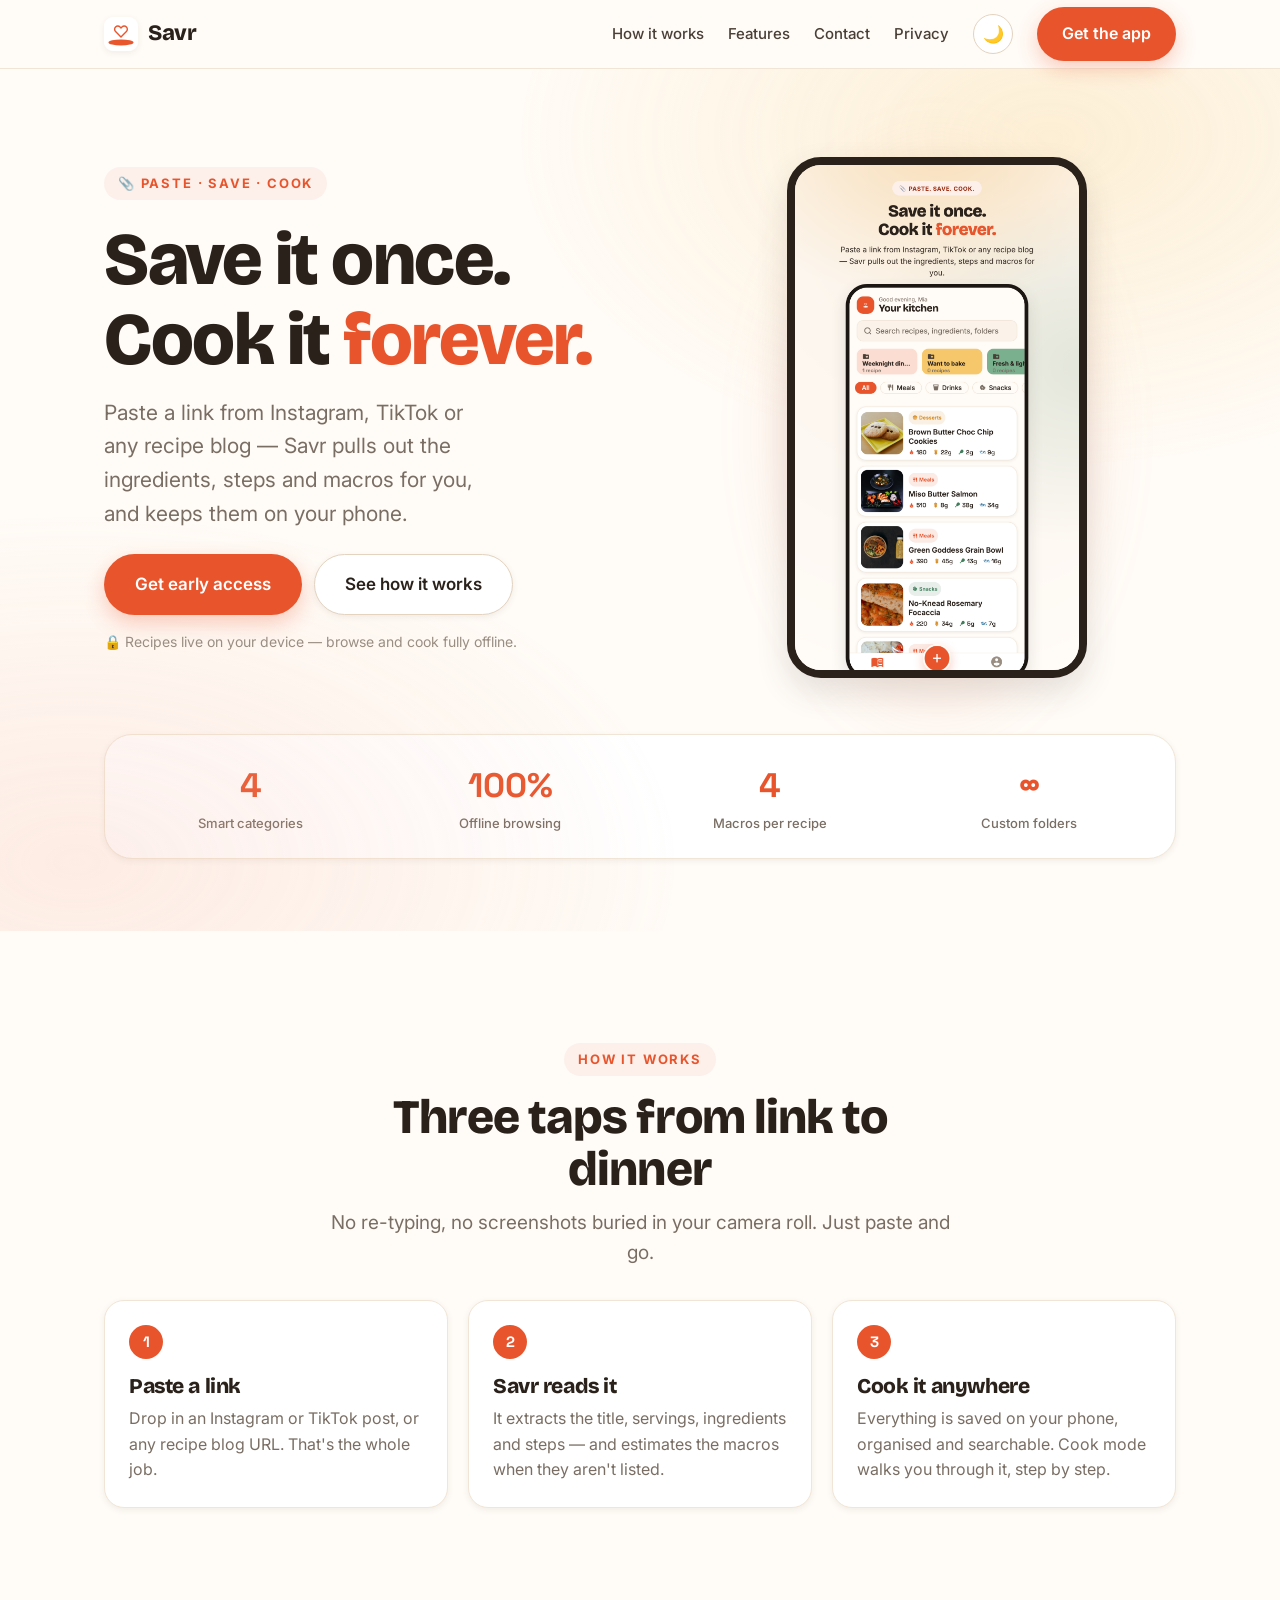
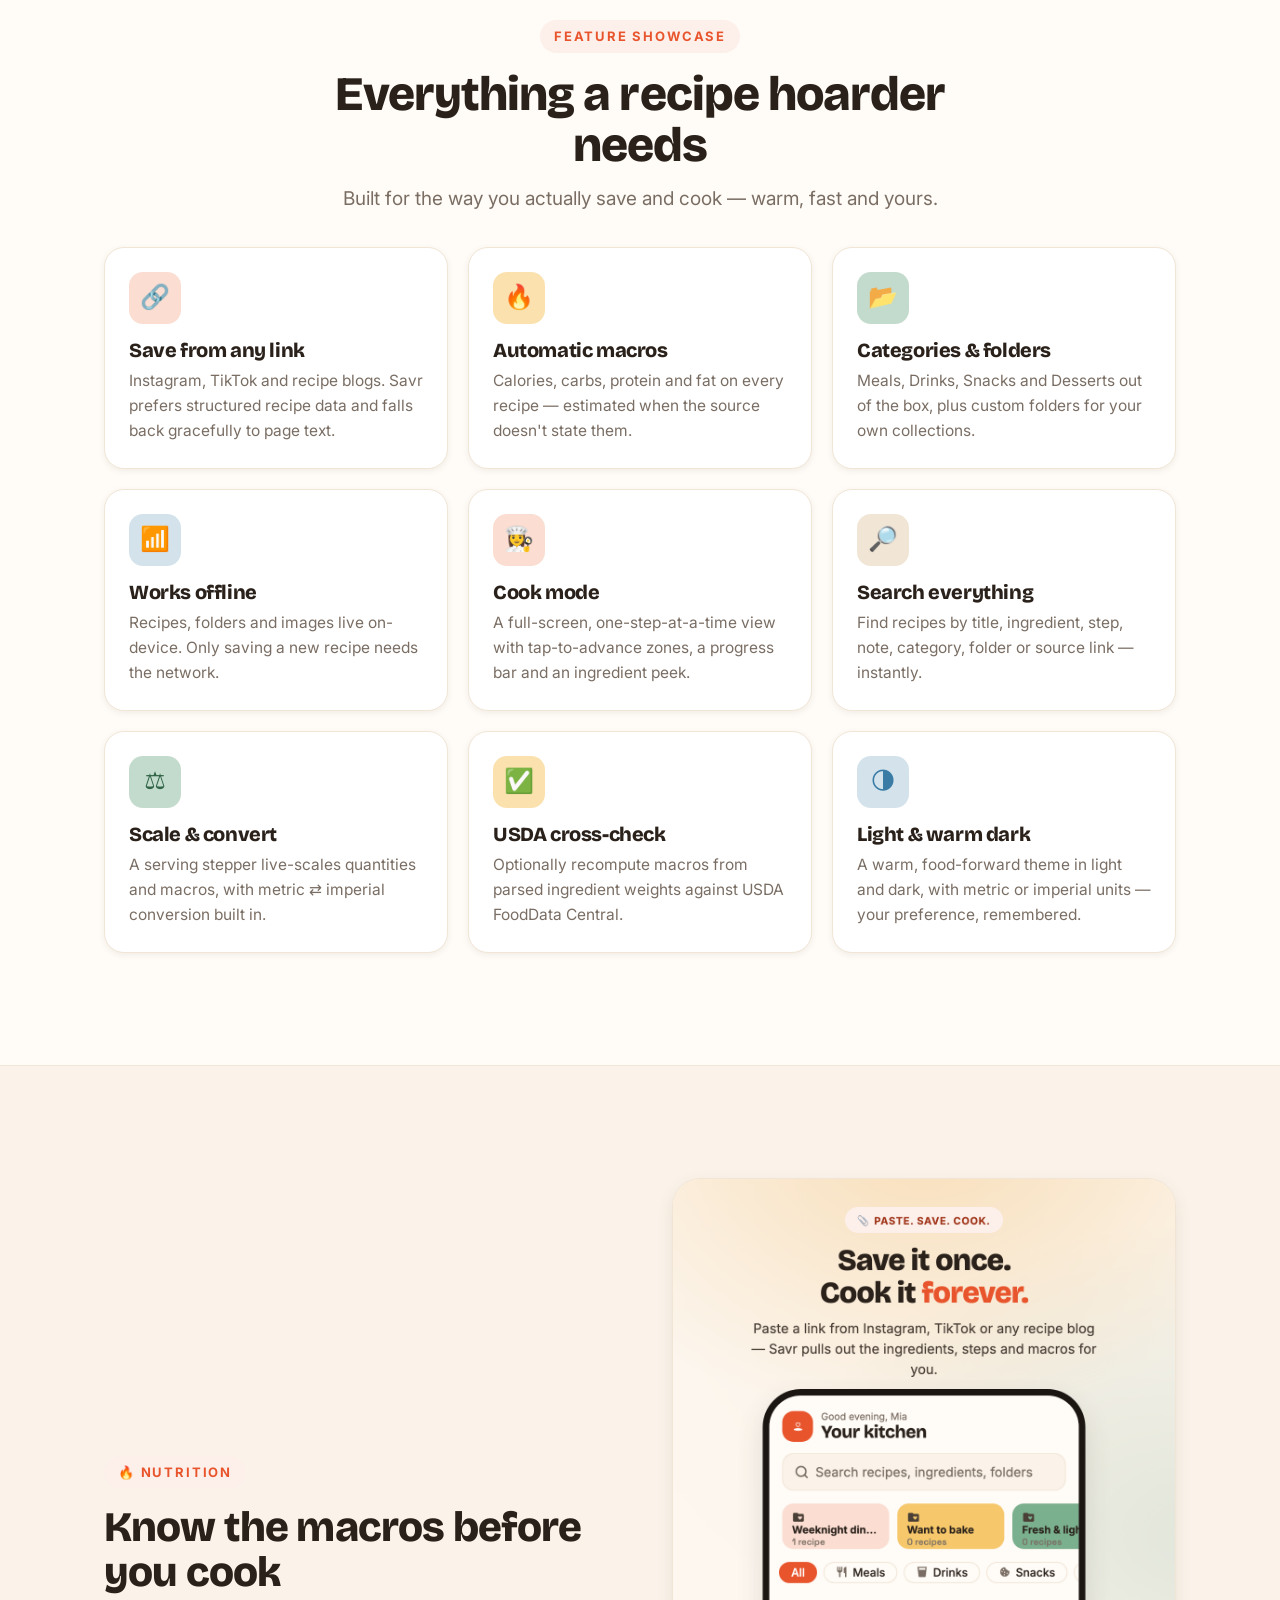
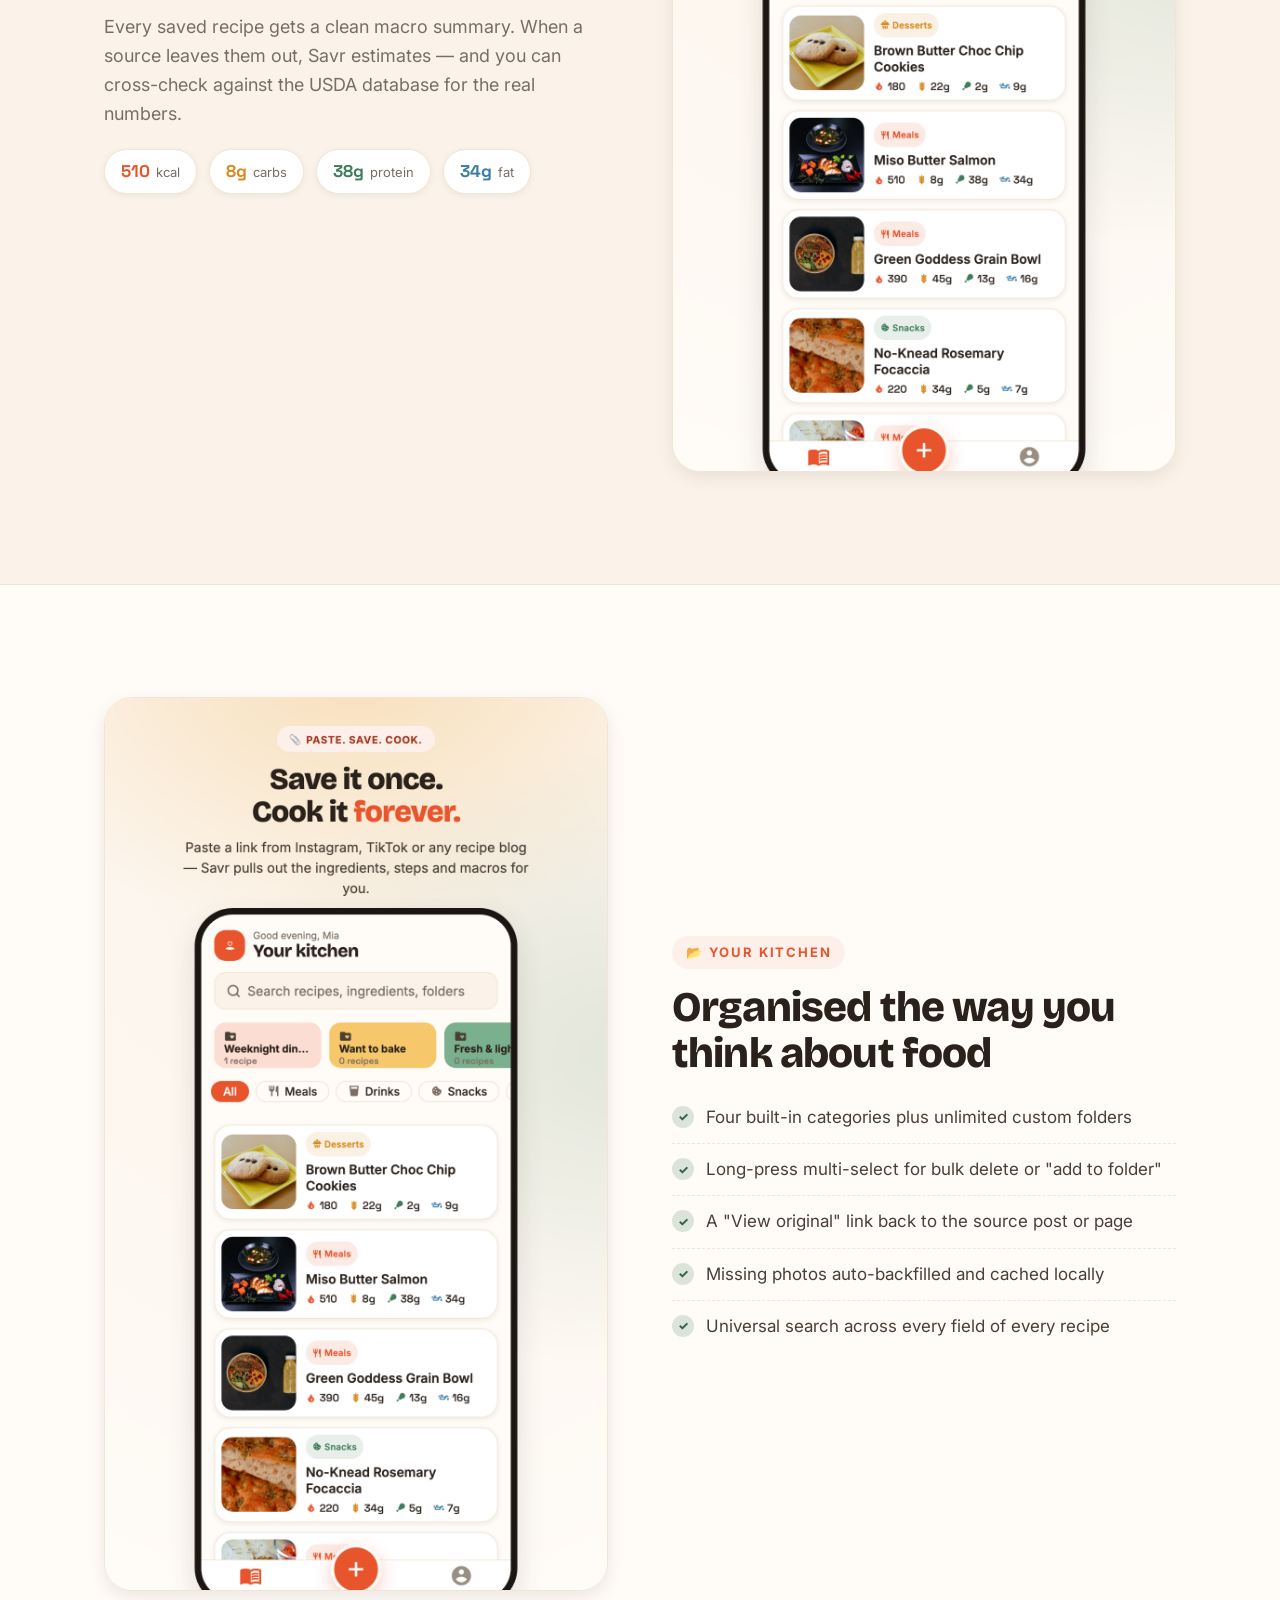
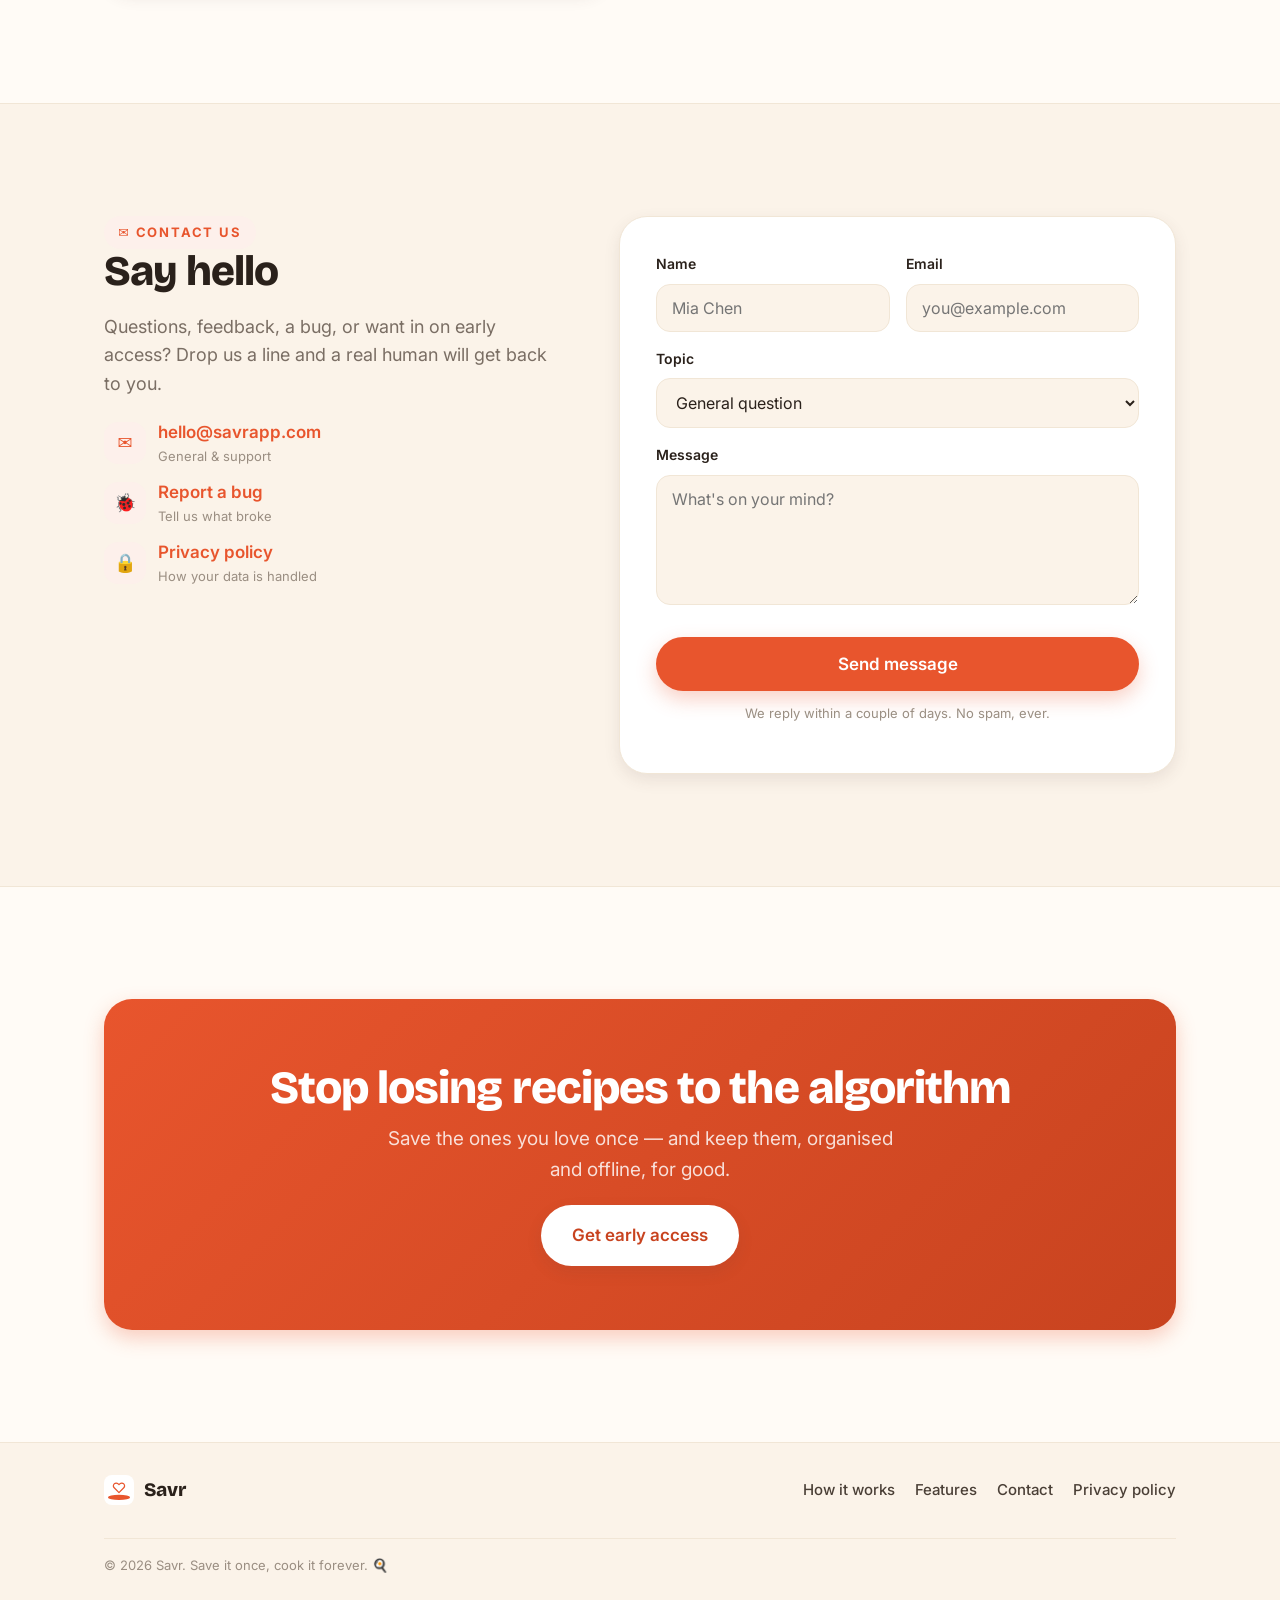
==== index.html @ d80b40b4 "Savr marketing site" ====
<!DOCTYPE html>
<html lang="en">
<head>
  <meta charset="UTF-8" />
  <meta name="viewport" content="width=device-width, initial-scale=1" />
  <title>Savr — Save it once. Cook it forever.</title>
  <meta name="description" content="Paste a link from Instagram, TikTok or any recipe blog — Savr pulls out the ingredients, steps and macros, and keeps every recipe on your phone for offline cooking." />
  <meta name="theme-color" content="#E8552D" />

  <!-- Open Graph -->
  <meta property="og:title" content="Savr — Save it once. Cook it forever." />
  <meta property="og:description" content="Save recipes from any link. Ingredients, steps and macros, extracted automatically and kept offline on your phone." />
  <meta property="og:type" content="website" />
  <meta property="og:image" content="assets/img/icon.png" />

  <link rel="icon" href="assets/img/favicon.png" />
  <link rel="apple-touch-icon" href="assets/img/icon.png" />

  <!-- Design-system fonts: Bricolage Grotesque (display), Inter (UI), Space Grotesk (numerals) -->
  <link rel="preconnect" href="https://fonts.googleapis.com" />
  <link rel="preconnect" href="https://fonts.gstatic.com" crossorigin />
  <link href="https://fonts.googleapis.com/css2?family=Bricolage+Grotesque:opsz,wght@12..96,600;12..96,700;12..96,800&family=Inter:wght@400;500;600;700&family=Space+Grotesk:wght@500;700&display=swap" rel="stylesheet" />

  <link rel="stylesheet" href="assets/css/styles.css" />
</head>
<body>

  <!-- ===================== Header ===================== -->
  <header class="site-header">
    <div class="wrap nav">
      <a class="brand" href="#top">
        <img src="assets/img/logo-mark.svg" alt="" />
        Savr
      </a>
      <nav class="nav-links" aria-label="Primary">
        <a class="link" href="#how">How it works</a>
        <a class="link" href="#features">Features</a>
        <a class="link" href="#contact">Contact</a>
        <a class="link" href="privacy.html">Privacy</a>
        <button class="theme-toggle" type="button" aria-label="Toggle theme">🌙</button>
        <a class="btn btn-primary" href="#contact">Get the app</a>
      </nav>
    </div>
  </header>

  <main id="top">

    <!-- ===================== Hero ===================== -->
    <section class="hero">
      <div class="wrap hero-grid">
        <div class="hero-copy">
          <span class="eyebrow">📎 Paste · Save · Cook</span>
          <h1>Save it once.<br />Cook it <span class="accent">forever.</span></h1>
          <p class="hero-sub">Paste a link from Instagram, TikTok or any recipe blog — Savr pulls out the ingredients, steps and macros for you, and keeps them on your phone.</p>
          <div class="hero-cta">
            <a class="btn btn-primary btn-lg" href="#contact">Get early access</a>
            <a class="btn btn-ghost btn-lg" href="#how">See how it works</a>
          </div>
          <p class="hero-note">🔒 Recipes live on your device — browse and cook fully offline.</p>
        </div>

        <div class="phone-shell">
          <img src="assets/img/phone-screenshot.png" alt="The Savr app home screen showing saved recipes with macros" />
        </div>
      </div>

      <div class="wrap">
        <div class="stats reveal">
          <div class="stat"><div class="num">4</div><div class="label">Smart categories</div></div>
          <div class="stat"><div class="num">100%</div><div class="label">Offline browsing</div></div>
          <div class="stat"><div class="num">4</div><div class="label">Macros per recipe</div></div>
          <div class="stat"><div class="num">∞</div><div class="label">Custom folders</div></div>
        </div>
      </div>
    </section>

    <!-- ===================== How it works ===================== -->
    <section class="section" id="how">
      <div class="wrap">
        <div class="section-head center reveal">
          <span class="eyebrow">How it works</span>
          <h2>Three taps from link to dinner</h2>
          <p>No re-typing, no screenshots buried in your camera roll. Just paste and go.</p>
        </div>
        <div class="steps">
          <div class="step reveal">
            <div class="n">1</div>
            <h3>Paste a link</h3>
            <p>Drop in an Instagram or TikTok post, or any recipe blog URL. That's the whole job.</p>
          </div>
          <div class="step reveal">
            <div class="n">2</div>
            <h3>Savr reads it</h3>
            <p>It extracts the title, servings, ingredients and steps — and estimates the macros when they aren't listed.</p>
          </div>
          <div class="step reveal">
            <div class="n">3</div>
            <h3>Cook it anywhere</h3>
            <p>Everything is saved on your phone, organised and searchable. Cook mode walks you through it, step by step.</p>
          </div>
        </div>
      </div>
    </section>

    <!-- ===================== Feature showcase ===================== -->
    <section class="section" id="features" style="padding-top:0;">
      <div class="wrap">
        <div class="section-head center reveal">
          <span class="eyebrow">Feature showcase</span>
          <h2>Everything a recipe hoarder needs</h2>
          <p>Built for the way you actually save and cook — warm, fast and yours.</p>
        </div>

        <div class="features">
          <article class="feature reveal">
            <div class="ico paprika">🔗</div>
            <h3>Save from any link</h3>
            <p>Instagram, TikTok and recipe blogs. Savr prefers structured recipe data and falls back gracefully to page text.</p>
          </article>
          <article class="feature reveal">
            <div class="ico honey">🔥</div>
            <h3>Automatic macros</h3>
            <p>Calories, carbs, protein and fat on every recipe — estimated when the source doesn't state them.</p>
          </article>
          <article class="feature reveal">
            <div class="ico basil">📂</div>
            <h3>Categories &amp; folders</h3>
            <p>Meals, Drinks, Snacks and Desserts out of the box, plus custom folders for your own collections.</p>
          </article>
          <article class="feature reveal">
            <div class="ico blueberry">📶</div>
            <h3>Works offline</h3>
            <p>Recipes, folders and images live on-device. Only saving a new recipe needs the network.</p>
          </article>
          <article class="feature reveal">
            <div class="ico paprika">👩‍🍳</div>
            <h3>Cook mode</h3>
            <p>A full-screen, one-step-at-a-time view with tap-to-advance zones, a progress bar and an ingredient peek.</p>
          </article>
          <article class="feature reveal">
            <div class="ico sand">🔎</div>
            <h3>Search everything</h3>
            <p>Find recipes by title, ingredient, step, note, category, folder or source link — instantly.</p>
          </article>
          <article class="feature reveal">
            <div class="ico basil">⚖️</div>
            <h3>Scale &amp; convert</h3>
            <p>A serving stepper live-scales quantities and macros, with metric ⇄ imperial conversion built in.</p>
          </article>
          <article class="feature reveal">
            <div class="ico honey">✅</div>
            <h3>USDA cross-check</h3>
            <p>Optionally recompute macros from parsed ingredient weights against USDA FoodData Central.</p>
          </article>
          <article class="feature reveal">
            <div class="ico blueberry">🌗</div>
            <h3>Light &amp; warm dark</h3>
            <p>A warm, food-forward theme in light and dark, with metric or imperial units — your preference, remembered.</p>
          </article>
        </div>
      </div>
    </section>

    <!-- ===================== Spotlight: macros ===================== -->
    <section class="section spotlight">
      <div class="wrap spotlight-grid">
        <div class="reveal">
          <span class="eyebrow">🔥 Nutrition</span>
          <h2 style="font-size:clamp(28px,4vw,42px);margin:16px 0 12px;">Know the macros before you cook</h2>
          <p style="color:var(--muted);font-size:18px;">Every saved recipe gets a clean macro summary. When a source leaves them out, Savr estimates — and you can cross-check against the USDA database for the real numbers.</p>
          <div class="macro-row">
            <span class="macro cal"><span class="v">510</span><span class="k">kcal</span></span>
            <span class="macro carb"><span class="v">8g</span><span class="k">carbs</span></span>
            <span class="macro pro"><span class="v">38g</span><span class="k">protein</span></span>
            <span class="macro fat"><span class="v">34g</span><span class="k">fat</span></span>
          </div>
        </div>
        <div class="media reveal">
          <img src="assets/img/phone-screenshot.png" alt="Savr recipe list showing per-recipe macros" />
        </div>
      </div>
    </section>

    <!-- ===================== Spotlight: organise ===================== -->
    <section class="section">
      <div class="wrap spotlight-grid flip">
        <div class="media reveal">
          <img src="assets/img/phone-screenshot.png" alt="Savr home screen with folders and category filters" />
        </div>
        <div class="reveal">
          <span class="eyebrow">📂 Your kitchen</span>
          <h2 style="font-size:clamp(28px,4vw,42px);margin:16px 0 12px;">Organised the way you think about food</h2>
          <ul class="feature-list">
            <li><span class="check">✓</span> Four built-in categories plus unlimited custom folders</li>
            <li><span class="check">✓</span> Long-press multi-select for bulk delete or "add to folder"</li>
            <li><span class="check">✓</span> A "View original" link back to the source post or page</li>
            <li><span class="check">✓</span> Missing photos auto-backfilled and cached locally</li>
            <li><span class="check">✓</span> Universal search across every field of every recipe</li>
          </ul>
        </div>
      </div>
    </section>

    <!-- ===================== Contact ===================== -->
    <section class="section spotlight" id="contact">
      <div class="wrap contact-grid">
        <div class="contact-copy reveal">
          <span class="eyebrow">✉️ Contact us</span>
          <h2>Say hello</h2>
          <p>Questions, feedback, a bug, or want in on early access? Drop us a line and a real human will get back to you.</p>
          <ul class="contact-links">
            <li>
              <span class="ci">✉️</span>
              <span><a href="mailto:hello@savrapp.com">hello@savrapp.com</a><small>General &amp; support</small></span>
            </li>
            <li>
              <span class="ci">🐞</span>
              <span><a href="mailto:hello@savrapp.com?subject=Bug%20report">Report a bug</a><small>Tell us what broke</small></span>
            </li>
            <li>
              <span class="ci">🔒</span>
              <span><a href="privacy.html">Privacy policy</a><small>How your data is handled</small></span>
            </li>
          </ul>
        </div>

        <!--
          Contact form.
          To make this actually deliver mail on GitHub Pages:
            1. Create a free form at https://formspree.io (or similar).
            2. Replace YOUR_FORM_ID below with your endpoint.
          Until then, the form gracefully falls back to opening the visitor's
          email app pre-filled (handled in assets/js/main.js).
        -->
        <form class="form-card reveal" id="contact-form"
              action="https://formspree.io/f/YOUR_FORM_ID" method="POST">
          <div class="field-row">
            <div class="field">
              <label for="name">Name</label>
              <input id="name" name="name" type="text" autocomplete="name" required placeholder="Mia Chen" />
            </div>
            <div class="field">
              <label for="email">Email</label>
              <input id="email" name="email" type="email" autocomplete="email" required placeholder="you@example.com" />
            </div>
          </div>
          <div class="field">
            <label for="topic">Topic</label>
            <select id="topic" name="topic">
              <option>General question</option>
              <option>Early access</option>
              <option>Bug report</option>
              <option>Feature request</option>
              <option>Privacy &amp; data</option>
            </select>
          </div>
          <div class="field">
            <label for="message">Message</label>
            <textarea id="message" name="message" required placeholder="What's on your mind?"></textarea>
          </div>
          <button class="btn btn-primary btn-lg" type="submit">Send message</button>
          <p class="form-hint">We reply within a couple of days. No spam, ever.</p>
          <div class="form-status" id="form-status" role="status" aria-live="polite"></div>
        </form>
      </div>
    </section>

    <!-- ===================== CTA band ===================== -->
    <section class="section cta-band">
      <div class="wrap">
        <div class="cta-inner reveal">
          <h2>Stop losing recipes to the algorithm</h2>
          <p>Save the ones you love once — and keep them, organised and offline, for good.</p>
          <a class="btn btn-primary btn-lg" href="#contact">Get early access</a>
        </div>
      </div>
    </section>

  </main>

  <!-- ===================== Footer ===================== -->
  <footer class="site-footer">
    <div class="wrap footer-grid">
      <a class="footer-brand" href="#top">
        <img src="assets/img/logo-mark.svg" alt="" />
        <span>Savr</span>
      </a>
      <nav class="footer-links" aria-label="Footer">
        <a href="#how">How it works</a>
        <a href="#features">Features</a>
        <a href="#contact">Contact</a>
        <a href="privacy.html">Privacy policy</a>
      </nav>
      <p class="footer-legal">© <span id="year">2026</span> Savr. Save it once, cook it forever. 🍳</p>
    </div>
  </footer>

  <script src="assets/js/main.js"></script>
</body>
</html>
---- assets/css/styles.css ----
/* =========================================================================
   Savr — marketing site
   Design tokens mirror the app's Savr Design System (constants/theme.ts):
   Paprika hero, basil + honey support, warm "sand" neutrals, warm "ink" text.
   ========================================================================= */

:root {
  /* ---- Raw palette ---- */
  --paprika-50:  #FDF0EB;
  --paprika-100: #FBDDD1;
  --paprika-200: #F6B49E;
  --paprika-300: #F08B6B;
  --paprika-400: #EC6B44;
  --paprika-500: #E8552D; /* brand core */
  --paprika-600: #C8431F;
  --paprika-700: #A03418;

  --basil-300: #7BB08E;
  --basil-500: #3F7D5B;
  --basil-600: #326448;

  --honey-300: #F6C86B;
  --honey-500: #F2A93B;
  --honey-600: #D98A1E;

  --sand-50:  #FFFBF6; /* app background */
  --sand-100: #FBF3E9;
  --sand-200: #F1E6D6;
  --sand-300: #E3D3BF;
  --sand-400: #C9B7A0;

  --ink-900: #2A211B;
  --ink-700: #4A3F36;
  --ink-500: #7A6E64;
  --ink-400: #9A8E82;

  --blueberry: #3A7CA5; /* drinks / fat accent from CategoryColors */

  /* ---- Semantic (light) ---- */
  --text: var(--ink-900);
  --text-body: var(--ink-700);
  --muted: var(--ink-500);
  --faint: var(--ink-400);

  --bg: var(--sand-50);
  --surface-sunken: var(--sand-100);
  --card: #FFFFFF;

  --border: var(--sand-200);
  --border-strong: var(--sand-300);

  --brand: var(--paprika-500);
  --brand-hover: var(--paprika-600);
  --brand-subtle: var(--paprika-50);
  --on-brand: #FFFFFF;

  --accent: var(--honey-500);
  --fresh: var(--basil-500);

  /* ---- Radii ---- */
  --r-xs: 6px;
  --r-sm: 10px;
  --r-md: 14px;
  --r-lg: 20px;
  --r-xl: 28px;
  --r-pill: 999px;

  /* ---- Spacing (4px base) ---- */
  --s-xs: 4px;
  --s-sm: 8px;
  --s-md: 12px;
  --s-lg: 16px;
  --s-xl: 20px;
  --s-2xl: 24px;
  --s-3xl: 32px;

  /* ---- Warm-tinted elevation (never pure black) ---- */
  --shadow-sm: 0 2px 6px rgba(74, 63, 54, 0.08);
  --shadow-md: 0 6px 16px rgba(74, 63, 54, 0.10);
  --shadow-lg: 0 14px 32px rgba(74, 63, 54, 0.14);
  --shadow-brand: 0 8px 20px rgba(232, 85, 45, 0.28);

  /* ---- Type ---- */
  --font-display: 'Bricolage Grotesque', system-ui, sans-serif;
  --font-sans: 'Inter', system-ui, sans-serif;
  --font-numeric: 'Space Grotesk', 'Inter', monospace;

  --maxw: 1120px;
}

/* Warm dark theme — mirrors the app's warm dark palette */
@media (prefers-color-scheme: dark) {
  :root:not([data-theme='light']) {
    --text: #FCF6EF;
    --text-body: #EADFD3;
    --muted: #B3A597;
    --faint: #8A7D71;

    --bg: #1B1511;
    --surface-sunken: #241C17;
    --card: #2A211B;

    --border: #3A2F27;
    --border-strong: #4A3F36;

    --brand: var(--paprika-400);
    --brand-hover: var(--paprika-300);
    --brand-subtle: #3A241B;

    --accent: var(--honey-300);
    --fresh: var(--basil-300);
  }
}

:root[data-theme='dark'] {
  --text: #FCF6EF;
  --text-body: #EADFD3;
  --muted: #B3A597;
  --faint: #8A7D71;
  --bg: #1B1511;
  --surface-sunken: #241C17;
  --card: #2A211B;
  --border: #3A2F27;
  --border-strong: #4A3F36;
  --brand: var(--paprika-400);
  --brand-hover: var(--paprika-300);
  --brand-subtle: #3A241B;
  --accent: var(--honey-300);
  --fresh: var(--basil-300);
}

/* ========================================================================= */

*,
*::before,
*::after { box-sizing: border-box; }

html { scroll-behavior: smooth; -webkit-text-size-adjust: 100%; }

body {
  margin: 0;
  font-family: var(--font-sans);
  color: var(--text-body);
  background: var(--bg);
  line-height: 1.6;
  font-size: 17px;
  -webkit-font-smoothing: antialiased;
  text-rendering: optimizeLegibility;
}

img { max-width: 100%; display: block; }

a { color: var(--brand); text-decoration: none; }
a:hover { color: var(--brand-hover); }

h1, h2, h3, h4 {
  font-family: var(--font-display);
  color: var(--text);
  line-height: 1.08;
  letter-spacing: -0.02em;
  margin: 0;
  font-weight: 800;
}

.wrap {
  width: 100%;
  max-width: var(--maxw);
  margin-inline: auto;
  padding-inline: var(--s-2xl);
}

.eyebrow {
  display: inline-flex;
  align-items: center;
  gap: var(--s-sm);
  font-family: var(--font-sans);
  font-weight: 700;
  font-size: 13px;
  letter-spacing: 0.14em;
  text-transform: uppercase;
  color: var(--brand);
  background: var(--brand-subtle);
  padding: 6px 14px;
  border-radius: var(--r-pill);
}

.section { padding-block: clamp(56px, 9vw, 112px); }
.section-head { max-width: 640px; margin-bottom: var(--s-3xl); }
.section-head.center { margin-inline: auto; text-align: center; }
.section-head h2 { font-size: clamp(30px, 4.6vw, 48px); margin-block: var(--s-lg) var(--s-md); }
.section-head p { font-size: 19px; color: var(--muted); margin: 0; }

/* ---- Buttons ---- */
.btn {
  display: inline-flex;
  align-items: center;
  justify-content: center;
  gap: var(--s-sm);
  font-family: var(--font-sans);
  font-weight: 600;
  font-size: 16px;
  padding: 13px 24px;
  border-radius: var(--r-pill);
  border: 1.5px solid transparent;
  cursor: pointer;
  transition: transform 0.15s ease, background 0.15s ease, box-shadow 0.15s ease;
  white-space: nowrap;
}
.btn:active { transform: translateY(1px) scale(0.99); }
.btn-primary {
  background: var(--brand);
  color: var(--on-brand);
  box-shadow: var(--shadow-brand);
}
.btn-primary:hover { background: var(--brand-hover); color: var(--on-brand); }
.btn-ghost {
  background: var(--card);
  color: var(--text);
  border-color: var(--border-strong);
  box-shadow: var(--shadow-sm);
}
.btn-ghost:hover { color: var(--text); border-color: var(--brand); }
.btn-lg { padding: 16px 30px; font-size: 17px; }

/* ========================================================================= */
/* Header                                                                    */
/* ========================================================================= */

.site-header {
  position: sticky;
  top: 0;
  z-index: 50;
  background: color-mix(in srgb, var(--bg) 85%, transparent);
  backdrop-filter: saturate(160%) blur(14px);
  border-bottom: 1px solid var(--border);
}
.nav {
  display: flex;
  align-items: center;
  justify-content: space-between;
  height: 68px;
}
.brand {
  display: inline-flex;
  align-items: center;
  gap: 10px;
  font-family: var(--font-display);
  font-weight: 800;
  font-size: 22px;
  color: var(--text);
  letter-spacing: -0.02em;
}
.brand:hover { color: var(--text); }
.brand img { width: 34px; height: 34px; border-radius: 9px; box-shadow: var(--shadow-sm); }
.nav-links { display: flex; align-items: center; gap: var(--s-2xl); }
.nav-links a.link {
  color: var(--text-body);
  font-weight: 500;
  font-size: 15px;
}
.nav-links a.link:hover { color: var(--brand); }
.theme-toggle {
  background: var(--card);
  border: 1.5px solid var(--border-strong);
  border-radius: var(--r-pill);
  width: 40px; height: 40px;
  cursor: pointer;
  font-size: 17px;
  display: grid; place-items: center;
  color: var(--text);
  transition: border-color 0.15s ease;
}
.theme-toggle:hover { border-color: var(--brand); }
.nav-toggle { display: none; }

@media (max-width: 860px) {
  .nav-links .link { display: none; }
}

/* ========================================================================= */
/* Hero                                                                      */
/* ========================================================================= */

.hero {
  position: relative;
  overflow: hidden;
  padding-block: clamp(48px, 7vw, 88px) clamp(40px, 6vw, 72px);
}
.hero::before {
  content: '';
  position: absolute;
  inset: 0;
  background:
    radial-gradient(60% 55% at 82% 8%, color-mix(in srgb, var(--honey-300) 34%, transparent), transparent 70%),
    radial-gradient(70% 60% at 6% 92%, color-mix(in srgb, var(--paprika-200) 30%, transparent), transparent 68%);
  opacity: 0.7;
  pointer-events: none;
}
.hero-grid {
  position: relative;
  display: grid;
  grid-template-columns: 1.05fr 0.95fr;
  gap: clamp(24px, 5vw, 64px);
  align-items: center;
}
.hero h1 {
  font-size: clamp(40px, 7vw, 74px);
  margin-block: var(--s-xl) var(--s-lg);
}
.hero h1 .accent { color: var(--brand); }
.hero-sub {
  font-size: clamp(18px, 2.3vw, 21px);
  color: var(--muted);
  max-width: 30ch;
  margin: 0 0 var(--s-2xl);
}
.hero-cta { display: flex; flex-wrap: wrap; gap: var(--s-md); }
.hero-note {
  margin-top: var(--s-lg);
  font-size: 14px;
  color: var(--faint);
  display: flex; align-items: center; gap: 8px;
}

/* Phone frame */
.phone-shell {
  justify-self: center;
  position: relative;
  width: min(300px, 78vw);
}
.phone-shell::after {
  content: '';
  position: absolute;
  inset: -8% -14% -14%;
  background: radial-gradient(closest-side, color-mix(in srgb, var(--paprika-300) 40%, transparent), transparent);
  filter: blur(20px);
  z-index: -1;
}
.phone-shell img {
  width: 100%;
  border-radius: 34px;
  border: 8px solid var(--ink-900);
  box-shadow: var(--shadow-lg);
  background: var(--ink-900);
}
:root[data-theme='dark'] .phone-shell img,
.badge-row .store-badge { }

.badge-row {
  display: flex; flex-wrap: wrap; gap: var(--s-md);
  margin-top: var(--s-xl);
}

@media (max-width: 820px) {
  .hero-grid { grid-template-columns: 1fr; text-align: center; }
  .hero-sub { margin-inline: auto; }
  .hero-cta { justify-content: center; }
  .hero-note { justify-content: center; }
  .phone-shell { grid-row: 1; margin-bottom: var(--s-lg); }
}

/* ---- Logo strip / stats ---- */
.stats {
  display: grid;
  grid-template-columns: repeat(4, 1fr);
  gap: var(--s-lg);
  padding: var(--s-2xl);
  background: var(--card);
  border: 1px solid var(--border);
  border-radius: var(--r-xl);
  box-shadow: var(--shadow-sm);
  margin-top: clamp(32px, 5vw, 56px);
}
.stat { text-align: center; }
.stat .num {
  font-family: var(--font-numeric);
  font-weight: 700;
  font-size: clamp(26px, 3.4vw, 34px);
  color: var(--brand);
}
.stat .label { font-size: 13px; color: var(--muted); font-weight: 500; }
@media (max-width: 620px) {
  .stats { grid-template-columns: repeat(2, 1fr); }
}

/* ========================================================================= */
/* How it works                                                              */
/* ========================================================================= */

.steps { display: grid; grid-template-columns: repeat(3, 1fr); gap: var(--s-xl); }
.step {
  position: relative;
  background: var(--card);
  border: 1px solid var(--border);
  border-radius: var(--r-lg);
  padding: var(--s-2xl);
  box-shadow: var(--shadow-sm);
}
.step .n {
  font-family: var(--font-numeric);
  font-weight: 700;
  font-size: 15px;
  color: var(--on-brand);
  background: var(--brand);
  width: 34px; height: 34px;
  border-radius: var(--r-pill);
  display: grid; place-items: center;
  margin-bottom: var(--s-lg);
}
.step h3 { font-size: 21px; margin-bottom: var(--s-sm); }
.step p { margin: 0; color: var(--muted); font-size: 16px; }
@media (max-width: 760px) { .steps { grid-template-columns: 1fr; } }

/* ========================================================================= */
/* Features showcase                                                         */
/* ========================================================================= */

.features {
  display: grid;
  grid-template-columns: repeat(3, 1fr);
  gap: var(--s-xl);
}
.feature {
  background: var(--card);
  border: 1px solid var(--border);
  border-radius: var(--r-lg);
  padding: var(--s-2xl);
  box-shadow: var(--shadow-sm);
  transition: transform 0.18s ease, box-shadow 0.18s ease, border-color 0.18s ease;
}
.feature:hover {
  transform: translateY(-4px);
  box-shadow: var(--shadow-md);
  border-color: var(--border-strong);
}
.feature .ico {
  width: 52px; height: 52px;
  border-radius: var(--r-md);
  display: grid; place-items: center;
  font-size: 24px;
  margin-bottom: var(--s-lg);
}
.feature h3 { font-size: 20px; margin-bottom: var(--s-sm); }
.feature p { margin: 0; color: var(--muted); font-size: 15.5px; }

/* Tinted icon variants pulled from the app's category / macro colors */
.ico.paprika { background: var(--paprika-100); color: var(--paprika-600); }
.ico.basil   { background: color-mix(in srgb, var(--basil-300) 45%, transparent); color: var(--basil-600); }
.ico.honey   { background: color-mix(in srgb, var(--honey-300) 55%, transparent); color: var(--honey-600); }
.ico.blueberry { background: color-mix(in srgb, var(--blueberry) 22%, transparent); color: var(--blueberry); }
.ico.sand    { background: var(--sand-200); color: var(--ink-700); }

@media (max-width: 900px) { .features { grid-template-columns: repeat(2, 1fr); } }
@media (max-width: 580px) { .features { grid-template-columns: 1fr; } }

/* Feature — spotlight band */
.spotlight {
  background: var(--surface-sunken);
  border-block: 1px solid var(--border);
}
.spotlight-grid {
  display: grid;
  grid-template-columns: 1fr 1fr;
  gap: clamp(24px, 5vw, 64px);
  align-items: center;
}
.spotlight-grid.flip .media { order: -1; }
.macro-row { display: flex; flex-wrap: wrap; gap: var(--s-md); margin-top: var(--s-xl); }
.macro {
  display: inline-flex; align-items: baseline; gap: 6px;
  background: var(--card);
  border: 1px solid var(--border);
  border-radius: var(--r-pill);
  padding: 8px 16px;
  box-shadow: var(--shadow-sm);
}
.macro .v { font-family: var(--font-numeric); font-weight: 700; color: var(--text); }
.macro .k { font-size: 13px; color: var(--muted); }
.macro.cal .v { color: var(--paprika-500); }
.macro.carb .v { color: var(--honey-600); }
.macro.pro .v { color: var(--basil-500); }
.macro.fat .v { color: var(--blueberry); }

.feature-list { list-style: none; padding: 0; margin: var(--s-lg) 0 0; }
.feature-list li {
  display: flex; gap: var(--s-md); align-items: flex-start;
  padding: var(--s-md) 0;
  border-bottom: 1px dashed var(--border);
  color: var(--text-body);
}
.feature-list li:last-child { border-bottom: none; }
.feature-list .check {
  flex: none; margin-top: 2px;
  width: 22px; height: 22px; border-radius: var(--r-pill);
  background: color-mix(in srgb, var(--basil-500) 18%, transparent);
  color: var(--basil-600);
  display: grid; place-items: center; font-size: 12px; font-weight: 800;
}
.media img {
  border-radius: var(--r-xl);
  box-shadow: var(--shadow-md);
  border: 1px solid var(--border);
}
@media (max-width: 780px) {
  .spotlight-grid { grid-template-columns: 1fr; }
  .spotlight-grid.flip .media { order: 0; }
}

/* ========================================================================= */
/* Contact                                                                   */
/* ========================================================================= */

.contact-grid {
  display: grid;
  grid-template-columns: 0.9fr 1.1fr;
  gap: clamp(28px, 5vw, 60px);
  align-items: start;
}
.contact-copy h2 { font-size: clamp(28px, 4vw, 42px); margin-bottom: var(--s-md); }
.contact-copy p { color: var(--muted); font-size: 18px; }
.contact-links { list-style: none; padding: 0; margin: var(--s-xl) 0 0; display: grid; gap: var(--s-md); }
.contact-links li { display: flex; align-items: center; gap: var(--s-md); }
.contact-links .ci {
  width: 42px; height: 42px; border-radius: var(--r-md);
  background: var(--brand-subtle); color: var(--brand);
  display: grid; place-items: center; font-size: 18px; flex: none;
}
.contact-links a { font-weight: 600; }
.contact-links small { display: block; color: var(--faint); font-weight: 400; font-size: 13px; }

.form-card {
  background: var(--card);
  border: 1px solid var(--border);
  border-radius: var(--r-xl);
  padding: clamp(22px, 4vw, 36px);
  box-shadow: var(--shadow-md);
}
.field { margin-bottom: var(--s-lg); }
.field label {
  display: block;
  font-weight: 600;
  font-size: 14px;
  color: var(--text);
  margin-bottom: var(--s-sm);
}
.field input,
.field select,
.field textarea {
  width: 100%;
  font-family: var(--font-sans);
  font-size: 16px;
  color: var(--text);
  background: var(--surface-sunken);
  border: 1.5px solid var(--border);
  border-radius: var(--r-md);
  padding: 13px 15px;
  transition: border-color 0.15s ease, box-shadow 0.15s ease;
}
.field textarea { resize: vertical; min-height: 130px; }
.field input:focus,
.field select:focus,
.field textarea:focus {
  outline: none;
  border-color: var(--brand);
  box-shadow: 0 0 0 3px var(--brand-subtle);
}
.field-row { display: grid; grid-template-columns: 1fr 1fr; gap: var(--s-lg); }
.form-card .btn { width: 100%; margin-top: var(--s-sm); }
.form-hint { font-size: 13px; color: var(--faint); margin-top: var(--s-md); text-align: center; }
.form-status {
  margin-top: var(--s-lg);
  padding: var(--s-md) var(--s-lg);
  border-radius: var(--r-md);
  font-size: 15px;
  font-weight: 500;
  display: none;
}
.form-status.show { display: block; }
.form-status.ok { background: color-mix(in srgb, var(--basil-500) 16%, transparent); color: var(--basil-600); }
.form-status.err { background: color-mix(in srgb, var(--paprika-500) 14%, transparent); color: var(--paprika-600); }

@media (max-width: 780px) {
  .contact-grid { grid-template-columns: 1fr; }
  .field-row { grid-template-columns: 1fr; }
}

/* ========================================================================= */
/* CTA band + Footer                                                         */
/* ========================================================================= */

.cta-band { text-align: center; }
.cta-inner {
  background: linear-gradient(135deg, var(--paprika-500), var(--paprika-600));
  border-radius: var(--r-xl);
  padding: clamp(36px, 6vw, 64px);
  box-shadow: var(--shadow-brand);
}
.cta-inner h2 { color: #fff; font-size: clamp(28px, 4.5vw, 46px); }
.cta-inner p { color: color-mix(in srgb, #fff 82%, transparent); font-size: 19px; margin: var(--s-md) auto var(--s-xl); max-width: 44ch; }
.cta-inner .btn-primary { background: #fff; color: var(--paprika-600); box-shadow: var(--shadow-md); }
.cta-inner .btn-primary:hover { background: var(--sand-100); color: var(--paprika-700); }

.site-footer {
  border-top: 1px solid var(--border);
  background: var(--surface-sunken);
  padding-block: var(--s-3xl);
}
.footer-grid {
  display: flex;
  flex-wrap: wrap;
  gap: var(--s-xl);
  align-items: center;
  justify-content: space-between;
}
.footer-brand { display: flex; align-items: center; gap: 10px; }
.footer-brand img { width: 30px; height: 30px; border-radius: 8px; }
.footer-brand span { font-family: var(--font-display); font-weight: 800; font-size: 19px; color: var(--text); }
.footer-links { display: flex; flex-wrap: wrap; gap: var(--s-xl); }
.footer-links a { color: var(--text-body); font-weight: 500; font-size: 15px; }
.footer-links a:hover { color: var(--brand); }
.footer-legal { width: 100%; color: var(--faint); font-size: 13px; padding-top: var(--s-lg); border-top: 1px solid var(--border); margin-top: var(--s-md); }

/* ========================================================================= */
/* Privacy page                                                              */
/* ========================================================================= */

.doc {
  max-width: 780px;
  margin-inline: auto;
  padding-block: clamp(48px, 7vw, 80px);
}
.doc .updated { color: var(--faint); font-size: 14px; margin-top: var(--s-md); }
.doc h1 { font-size: clamp(34px, 5vw, 52px); }
.doc h2 {
  font-size: 26px;
  margin-top: var(--s-3xl);
  padding-top: var(--s-lg);
  border-top: 1px solid var(--border);
}
.doc h3 { font-size: 19px; margin-top: var(--s-xl); }
.doc p, .doc li { color: var(--text-body); font-size: 16.5px; }
.doc ul { padding-left: var(--s-xl); }
.doc li { margin-bottom: var(--s-sm); }
.doc .lead { font-size: 19px; color: var(--muted); }
.callout {
  background: var(--brand-subtle);
  border: 1px solid color-mix(in srgb, var(--brand) 24%, transparent);
  border-radius: var(--r-lg);
  padding: var(--s-xl);
  margin-block: var(--s-xl);
}
.callout p { margin: 0; color: var(--text); }

/* Reveal-on-scroll */
.reveal { opacity: 0; transform: translateY(18px); transition: opacity 0.6s ease, transform 0.6s ease; }
.reveal.in { opacity: 1; transform: none; }
@media (prefers-reduced-motion: reduce) {
  .reveal { opacity: 1; transform: none; transition: none; }
  html { scroll-behavior: auto; }
}
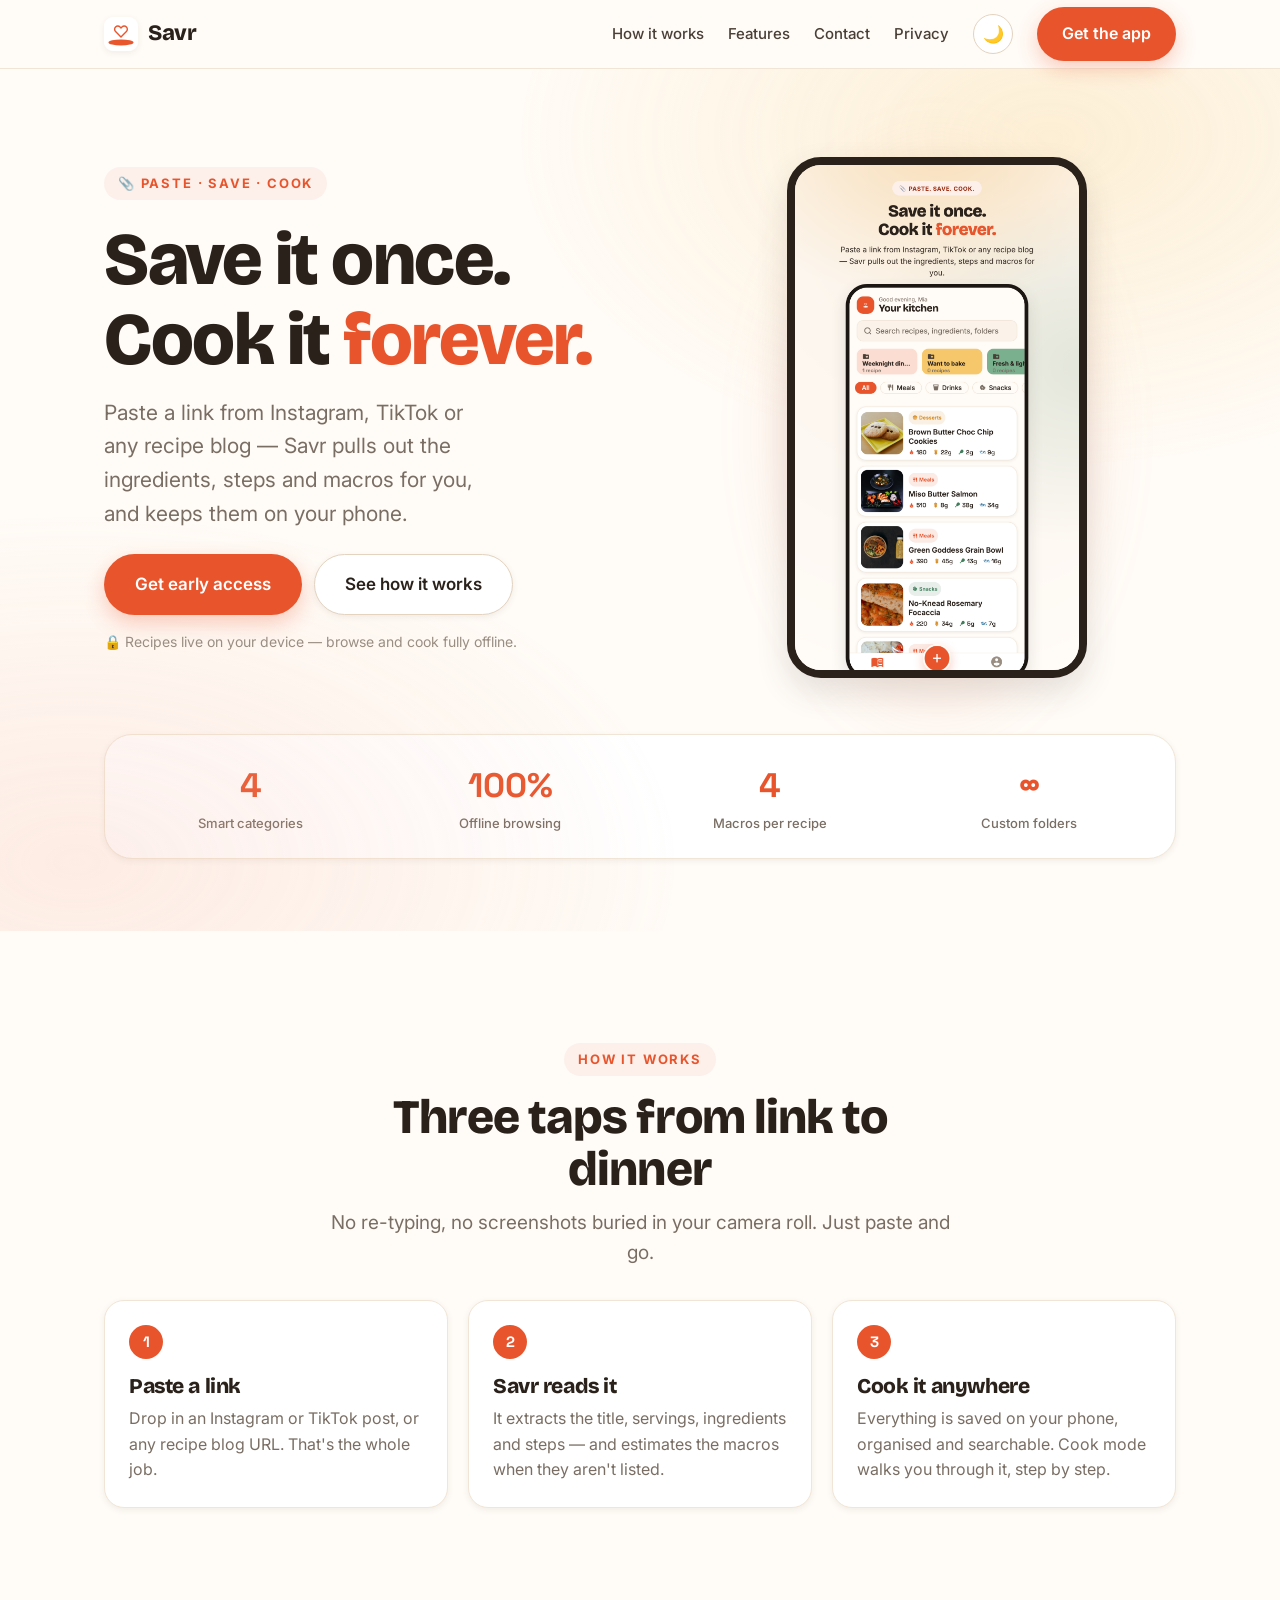
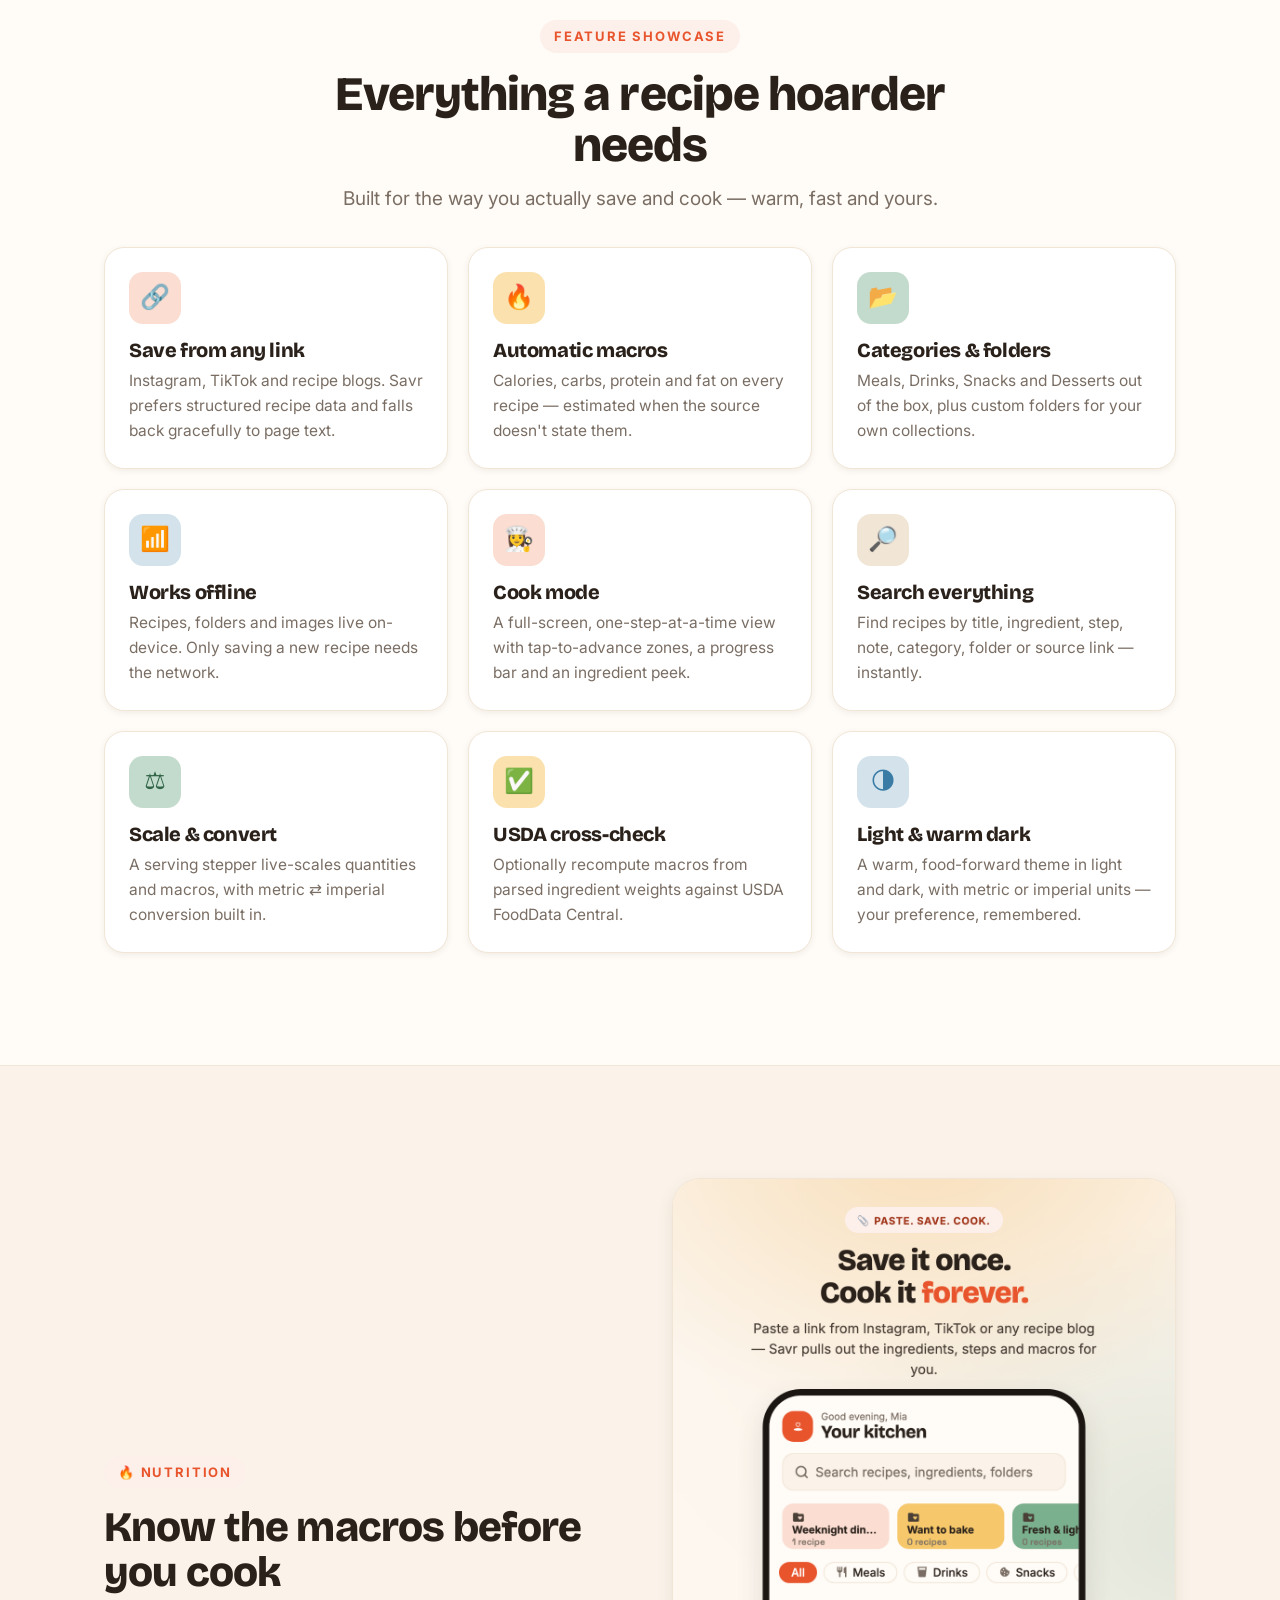
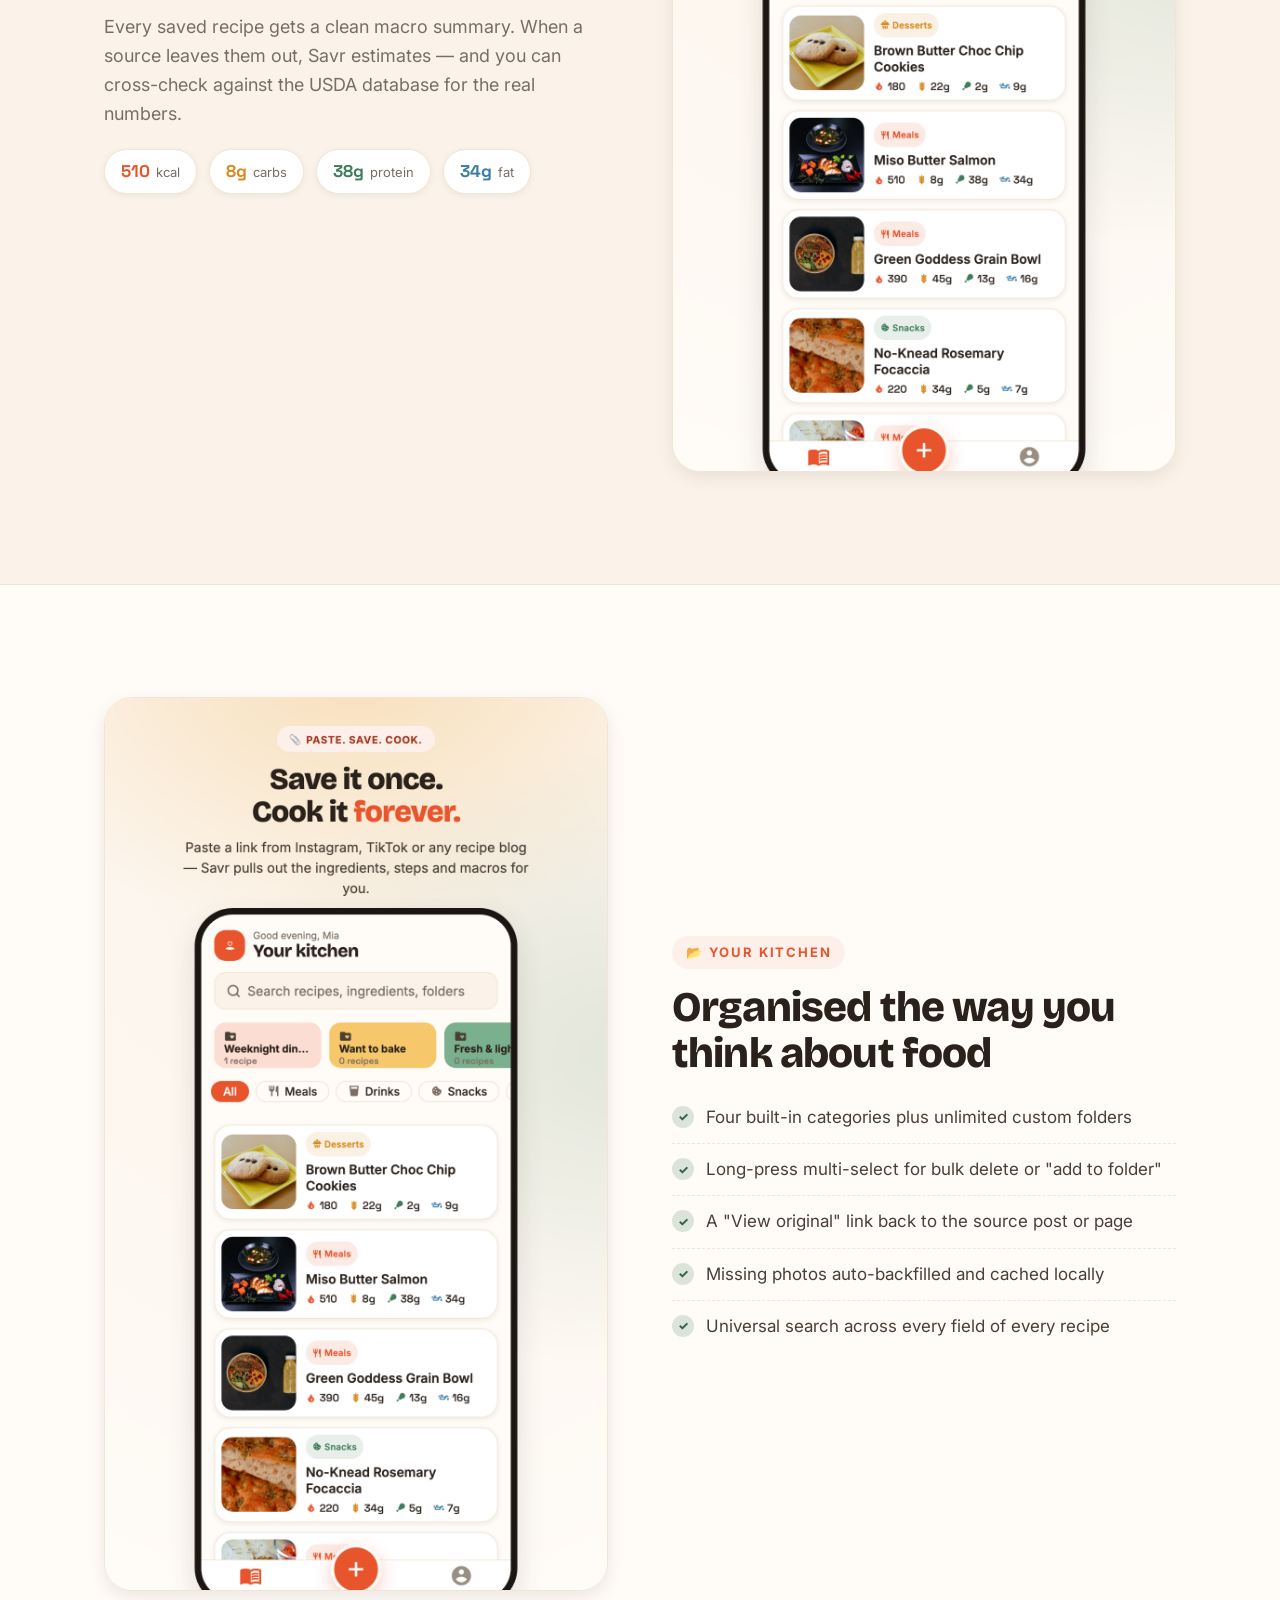
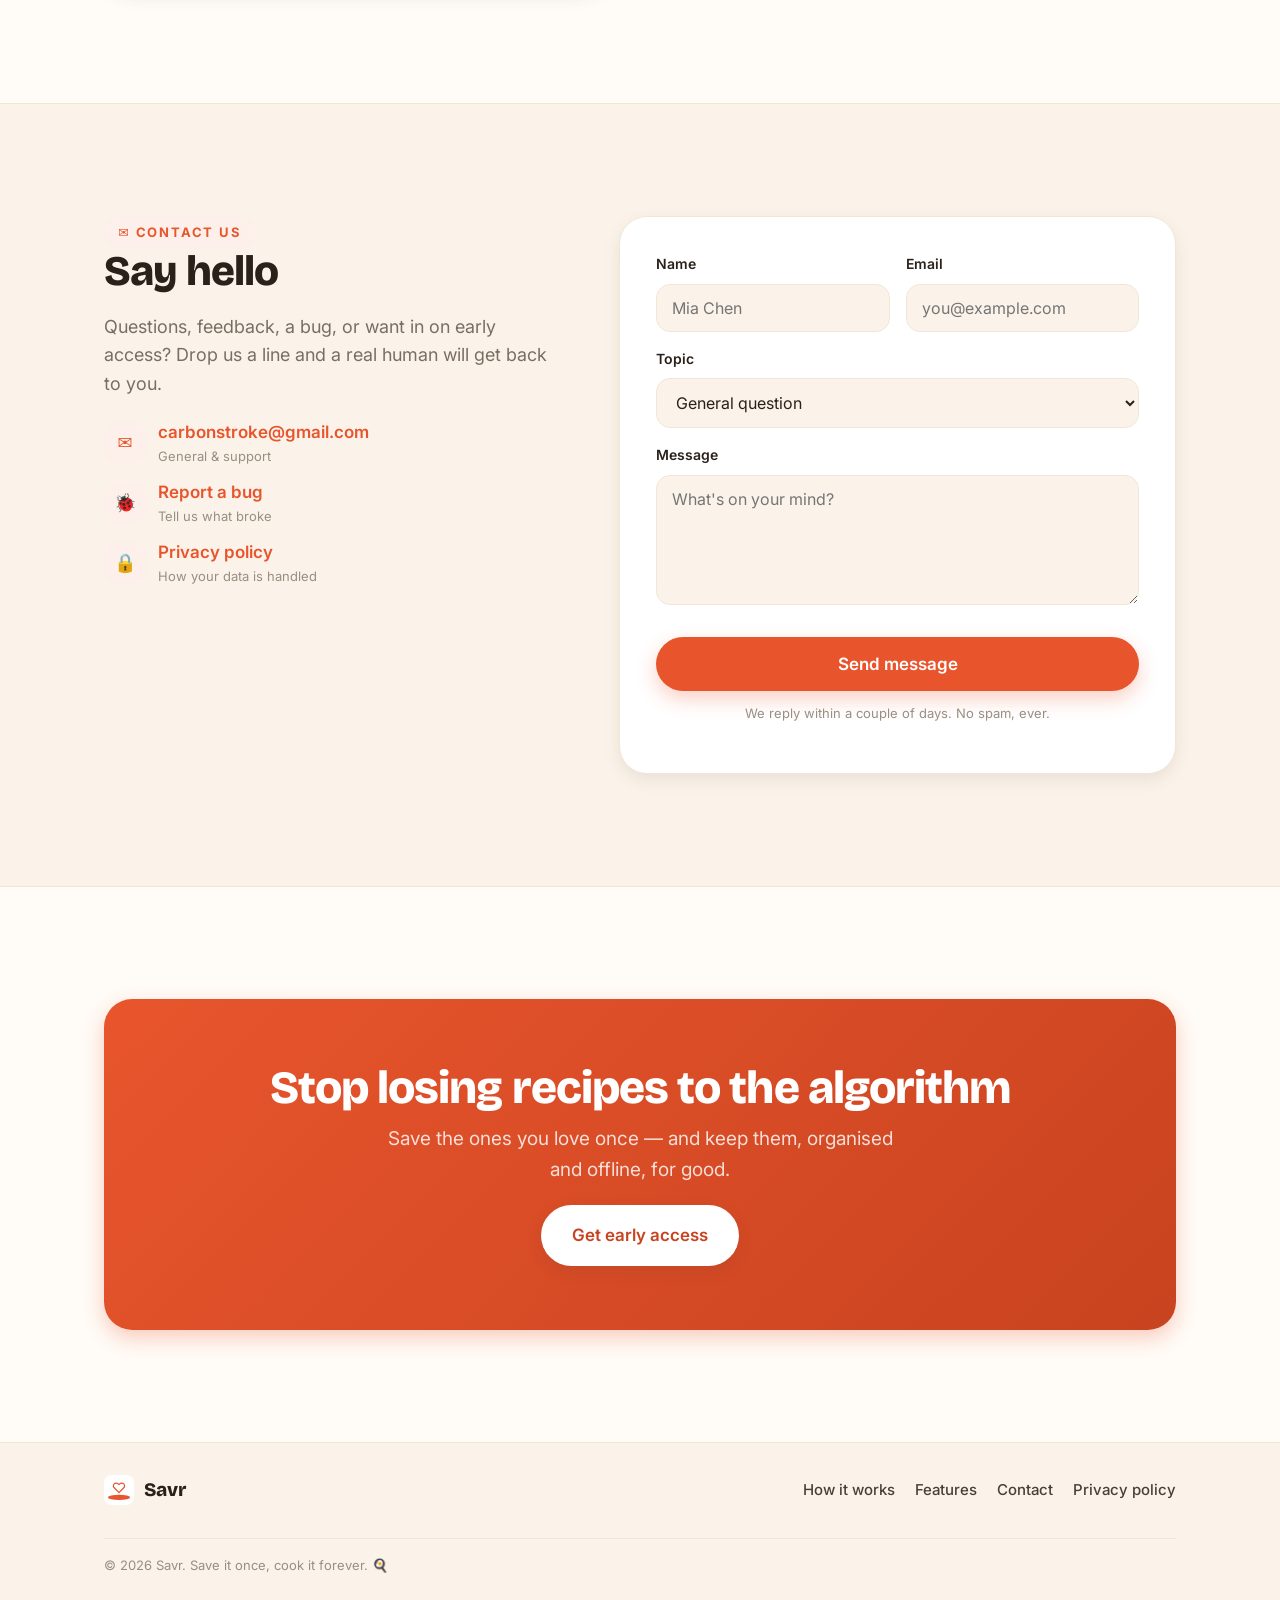
==== commit d2fe51f3: "Savr marketing site" ====
--- a/index.html
+++ b/index.html
@@ -211,11 +211,11 @@
           <ul class="contact-links">
             <li>
               <span class="ci">✉️</span>
-              <span><a href="mailto:hello@savrapp.com">hello@savrapp.com</a><small>General &amp; support</small></span>
+              <span><a href="mailto:carbonstroke@gmail.com">carbonstroke@gmail.com</a><small>General &amp; support</small></span>
             </li>
             <li>
               <span class="ci">🐞</span>
-              <span><a href="mailto:hello@savrapp.com?subject=Bug%20report">Report a bug</a><small>Tell us what broke</small></span>
+              <span><a href="mailto:carbonstroke@gmail.com?subject=Bug%20report">Report a bug</a><small>Tell us what broke</small></span>
             </li>
             <li>
               <span class="ci">🔒</span>
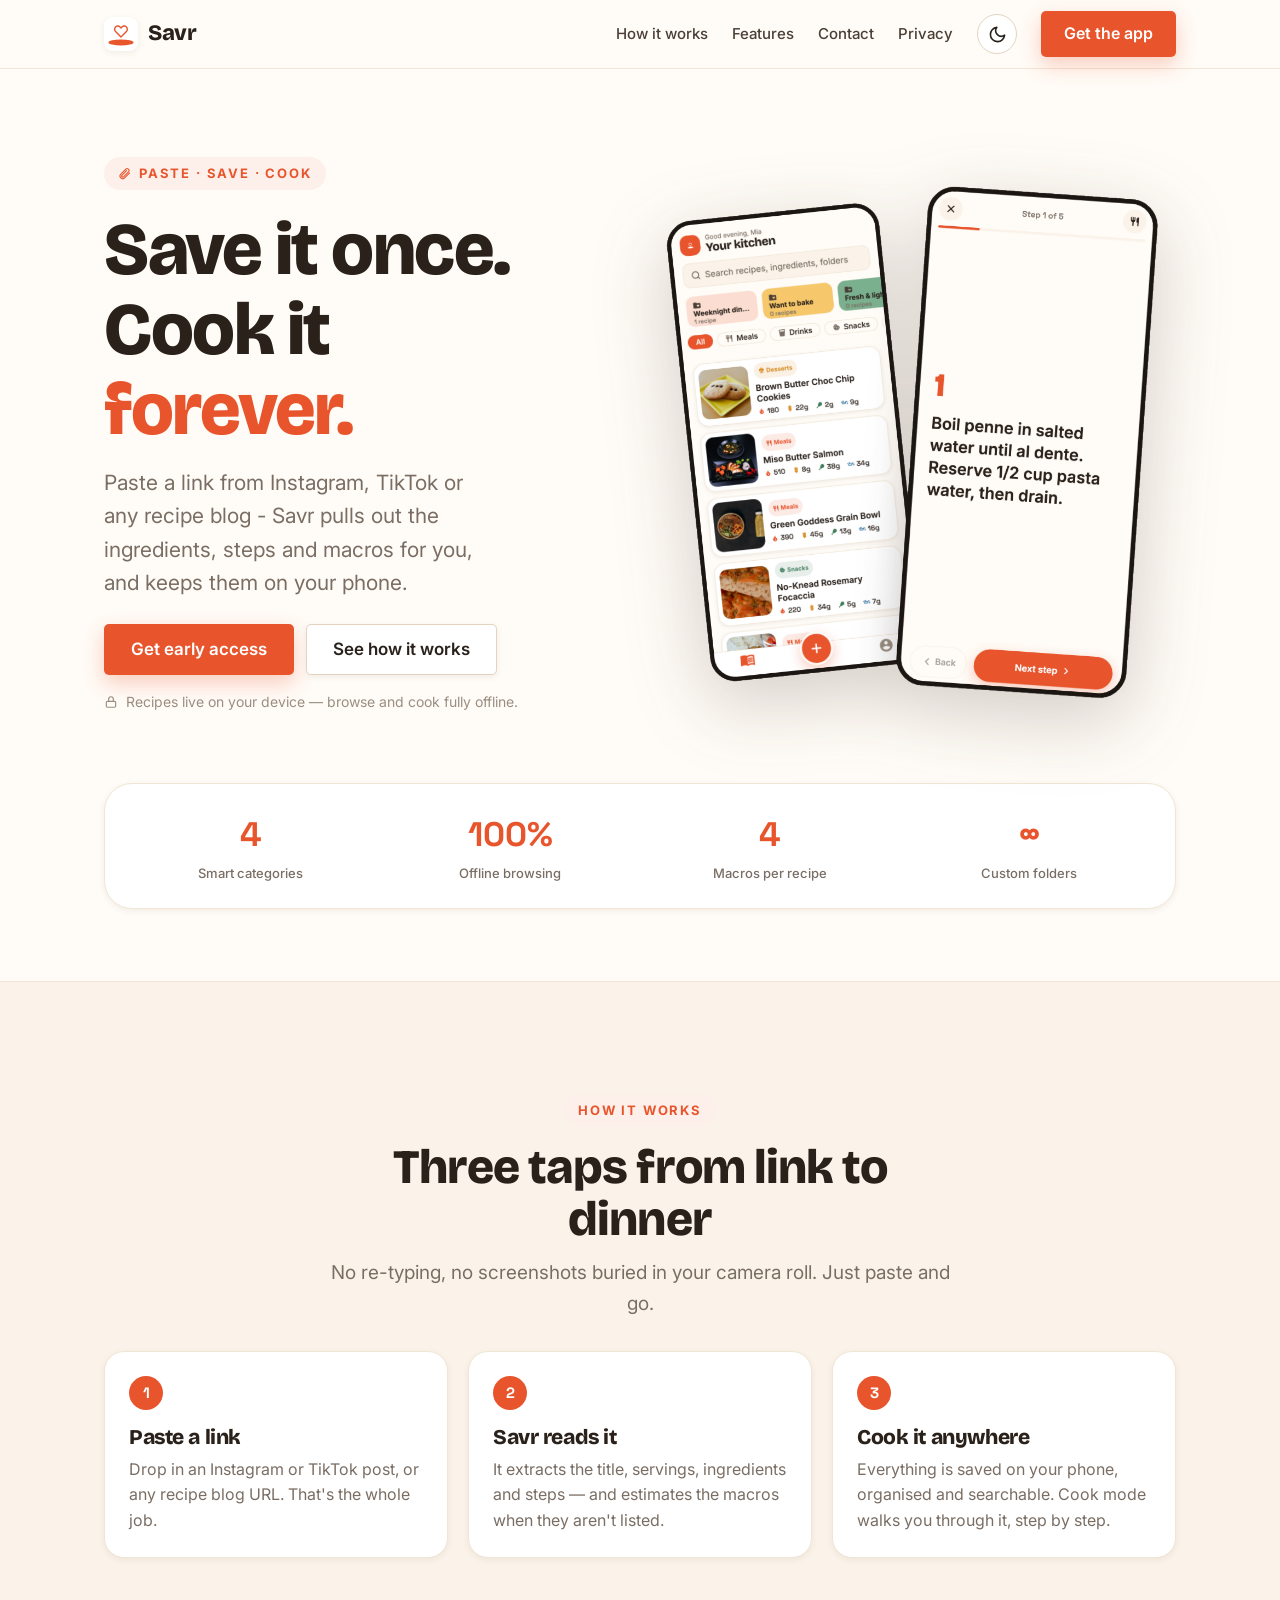
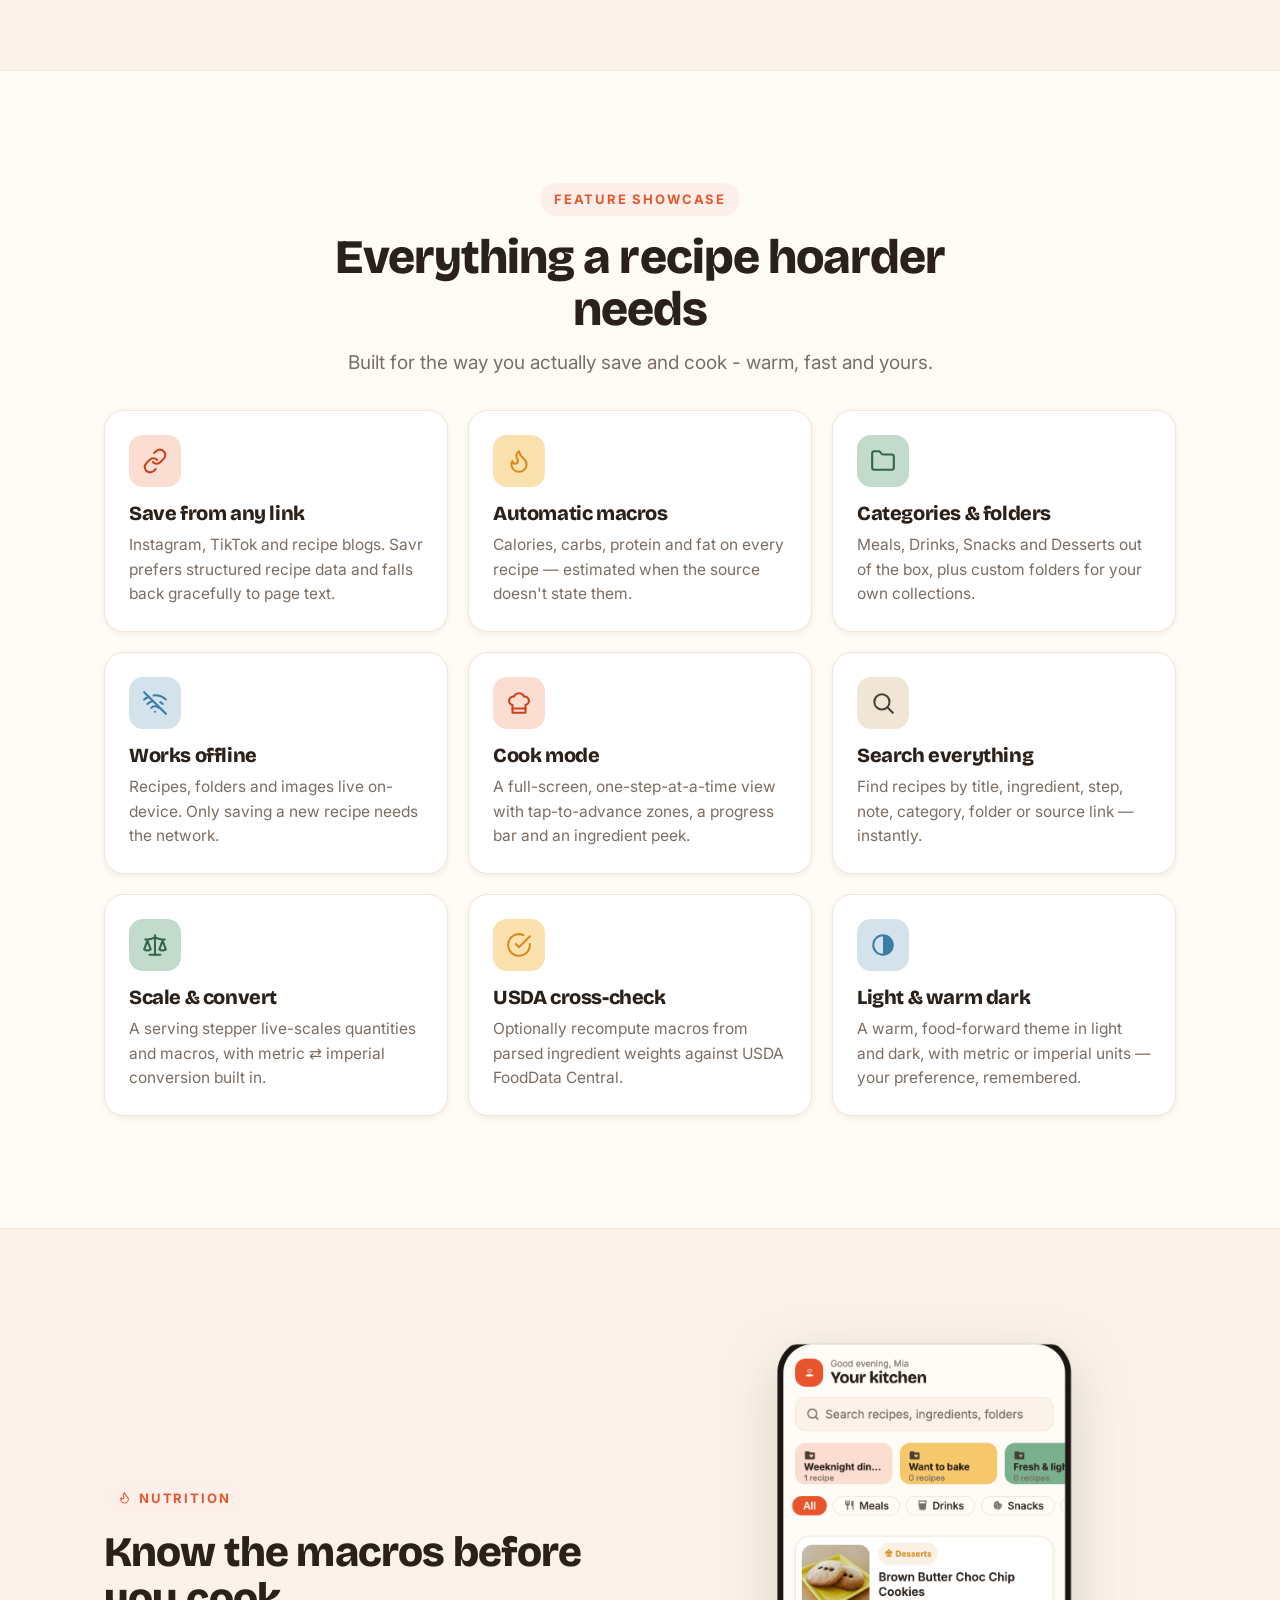
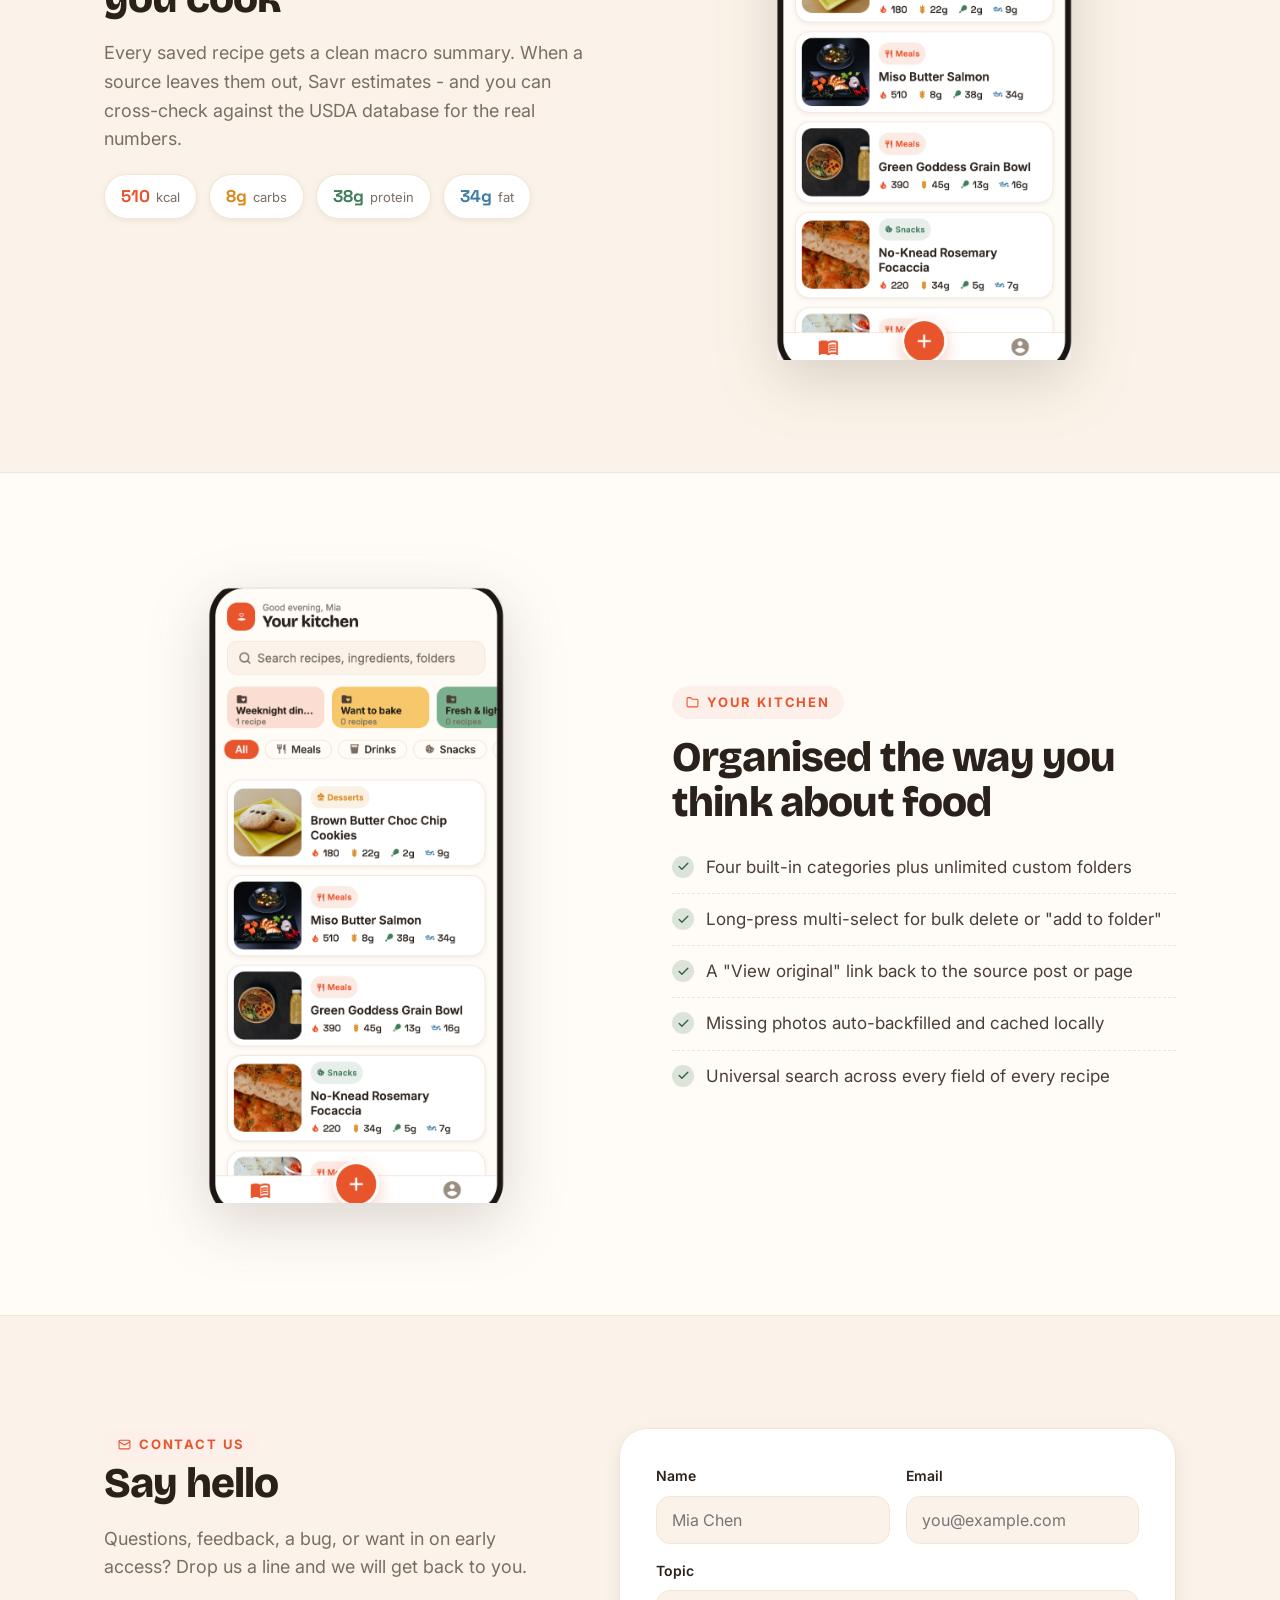
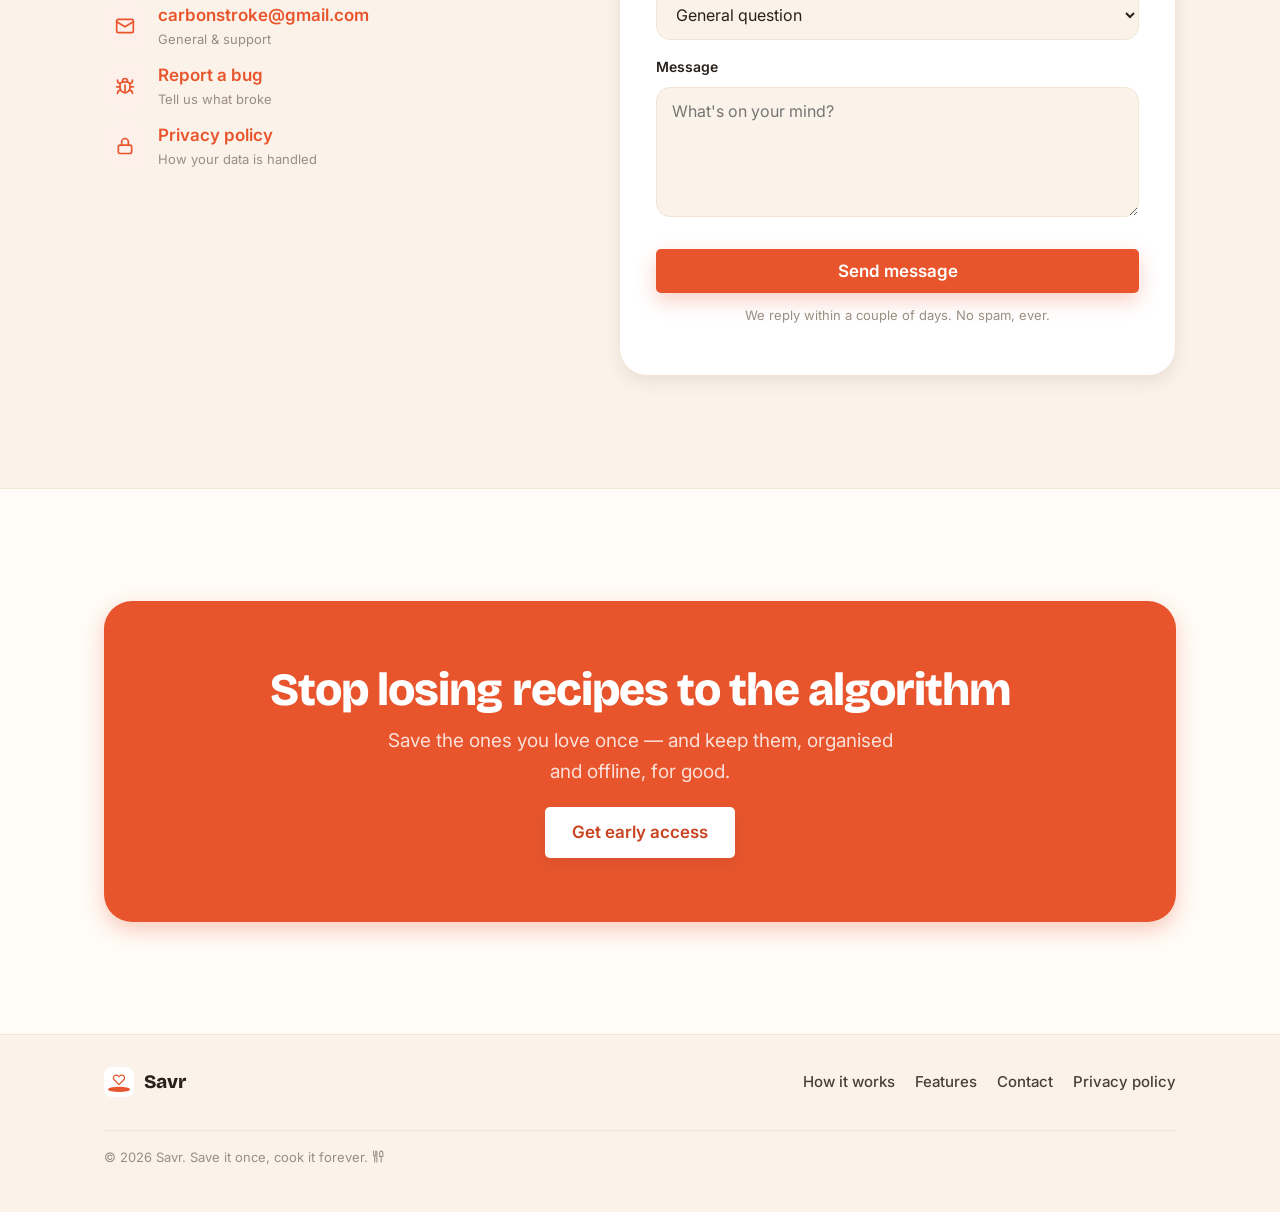
==== commit 270d5478: "Refactor code structure for improved readability and maintainability" ====
--- a/index.html
+++ b/index.html
@@ -24,6 +24,27 @@
   <link rel="stylesheet" href="assets/css/styles.css" />
 </head>
 <body>
+
+  <!-- Icon sprite (flaticon-style line icons). Inlined so Safari renders <use>. -->
+  <svg width="0" height="0" style="position:absolute" aria-hidden="true" focusable="false">
+    <symbol id="i-moon" viewBox="0 0 24 24"><path d="M21 12.79A9 9 0 1 1 11.21 3 7 7 0 0 0 21 12.79z"/></symbol>
+    <symbol id="i-sun" viewBox="0 0 24 24"><circle cx="12" cy="12" r="4"/><path d="M12 2v2M12 20v2M4.9 4.9l1.4 1.4M17.7 17.7l1.4 1.4M2 12h2M20 12h2M4.9 19.1l1.4-1.4M17.7 6.3l1.4-1.4"/></symbol>
+    <symbol id="i-paperclip" viewBox="0 0 24 24"><path d="M21.44 11.05l-9.19 9.19a5 5 0 0 1-7.07-7.07l9.19-9.19a3.5 3.5 0 0 1 4.95 4.95l-9.2 9.19a2 2 0 0 1-2.83-2.83l8.49-8.48"/></symbol>
+    <symbol id="i-lock" viewBox="0 0 24 24"><rect x="4" y="11" width="16" height="10" rx="2"/><path d="M8 11V7a4 4 0 0 1 8 0v4"/></symbol>
+    <symbol id="i-link" viewBox="0 0 24 24"><path d="M10 13a5 5 0 0 0 7.07 0l3-3a5 5 0 0 0-7.07-7.07l-1.72 1.71"/><path d="M14 11a5 5 0 0 0-7.07 0l-3 3a5 5 0 0 0 7.07 7.07l1.71-1.71"/></symbol>
+    <symbol id="i-flame" viewBox="0 0 24 24"><path d="M8.5 14.5A2.5 2.5 0 0 0 11 12c0-1.38-.5-2-1-3-1.07-2.14-.22-4.05 2-6 .5 2.5 2 4.9 4 6.5 2 1.6 3 3.5 3 5.5a7 7 0 1 1-14 0c0-1.15.43-2.29 1-3a2.5 2.5 0 0 0 2.5 2.5z"/></symbol>
+    <symbol id="i-folder" viewBox="0 0 24 24"><path d="M4 20h16a2 2 0 0 0 2-2V8a2 2 0 0 0-2-2h-7.93a2 2 0 0 1-1.66-.9l-.82-1.2A2 2 0 0 0 7.93 3H4a2 2 0 0 0-2 2v13c0 1.1.9 2 2 2z"/></symbol>
+    <symbol id="i-offline" viewBox="0 0 24 24"><path d="M12 20h.01"/><path d="M8.5 16.5a5 5 0 0 1 7 0"/><path d="M2 8.82a15 15 0 0 1 4.17-2.65"/><path d="M10.66 5c4.01-.36 8.14.9 11.34 3.76"/><path d="M16.85 11.25a10 10 0 0 1 2.22 1.68"/><path d="M5 13a10 10 0 0 1 5.24-2.76"/><line x1="2" y1="2" x2="22" y2="22"/></symbol>
+    <symbol id="i-chef" viewBox="0 0 24 24"><path d="M6 13.87A4 4 0 0 1 7.41 6a5.11 5.11 0 0 1 1.05-1.54 5 5 0 0 1 7.08 0A5.11 5.11 0 0 1 16.59 6 4 4 0 0 1 18 13.87V21H6Z"/><line x1="6" y1="17" x2="18" y2="17"/></symbol>
+    <symbol id="i-search" viewBox="0 0 24 24"><circle cx="11" cy="11" r="7"/><line x1="21" y1="21" x2="16.65" y2="16.65"/></symbol>
+    <symbol id="i-scale" viewBox="0 0 24 24"><path d="m16 16 3-8 3 8c-.87.65-1.92 1-3 1s-2.13-.35-3-1Z"/><path d="m2 16 3-8 3 8c-.87.65-1.92 1-3 1s-2.13-.35-3-1Z"/><path d="M7 21h10"/><path d="M12 3v18"/><path d="M3 7h2c2 0 5-1 7-2 2 1 5 2 7 2h2"/></symbol>
+    <symbol id="i-check-circle" viewBox="0 0 24 24"><path d="M22 11.08V12a10 10 0 1 1-5.93-9.14"/><polyline points="22 4 12 14.01 9 11.01"/></symbol>
+    <symbol id="i-contrast" viewBox="0 0 24 24"><circle cx="12" cy="12" r="9"/><path d="M12 3a9 9 0 0 1 0 18z" fill="currentColor" stroke="none"/></symbol>
+    <symbol id="i-mail" viewBox="0 0 24 24"><rect x="2" y="4" width="20" height="16" rx="2"/><path d="m2 7 10 6 10-6"/></symbol>
+    <symbol id="i-bug" viewBox="0 0 24 24"><path d="M9 7.13V6a3 3 0 1 1 6 0v1.13"/><path d="M12 20c-3.3 0-6-2.7-6-6v-3a4 4 0 0 1 4-4h4a4 4 0 0 1 4 4v3c0 3.3-2.7 6-6 6Z"/><path d="M12 20v-9"/><path d="M6.5 9C4.6 8.8 3 7.1 3 5"/><path d="M6 13H2"/><path d="M3 21c0-2.1 1.7-3.9 3.8-4"/><path d="M21 5c0 2.1-1.6 3.8-3.5 4"/><path d="M22 13h-4"/><path d="M17.2 17c2.1.1 3.8 1.9 3.8 4"/></symbol>
+    <symbol id="i-utensils" viewBox="0 0 24 24"><path d="M3 2v7a2 2 0 0 0 2 2h0a2 2 0 0 0 2-2V2"/><path d="M5 11v11"/><path d="M9 2v20"/><path d="M17 2c-1.7 0-3 1.8-3 4v6h6V6c0-2.2-1.3-4-3-4z"/><path d="M17 12v10"/></symbol>
+    <symbol id="i-check" viewBox="0 0 24 24"><polyline points="20 6 9 17 4 12"/></symbol>
+  </svg>
 
   <!-- ===================== Header ===================== -->
   <header class="site-header">
@@ -37,7 +58,7 @@
         <a class="link" href="#features">Features</a>
         <a class="link" href="#contact">Contact</a>
         <a class="link" href="privacy.html">Privacy</a>
-        <button class="theme-toggle" type="button" aria-label="Toggle theme">🌙</button>
+        <button class="theme-toggle" type="button" aria-label="Toggle theme"><svg class="i"><use href="#i-moon"></use></svg></button>
         <a class="btn btn-primary" href="#contact">Get the app</a>
       </nav>
     </div>
@@ -49,18 +70,18 @@
     <section class="hero">
       <div class="wrap hero-grid">
         <div class="hero-copy">
-          <span class="eyebrow">📎 Paste · Save · Cook</span>
+          <span class="eyebrow"><svg class="i"><use href="#i-paperclip"></use></svg> Paste · Save · Cook</span>
           <h1>Save it once.<br />Cook it <span class="accent">forever.</span></h1>
-          <p class="hero-sub">Paste a link from Instagram, TikTok or any recipe blog — Savr pulls out the ingredients, steps and macros for you, and keeps them on your phone.</p>
+          <p class="hero-sub">Paste a link from Instagram, TikTok or any recipe blog - Savr pulls out the ingredients, steps and macros for you, and keeps them on your phone.</p>
           <div class="hero-cta">
             <a class="btn btn-primary btn-lg" href="#contact">Get early access</a>
             <a class="btn btn-ghost btn-lg" href="#how">See how it works</a>
           </div>
-          <p class="hero-note">🔒 Recipes live on your device — browse and cook fully offline.</p>
+          <p class="hero-note"><svg class="i"><use href="#i-lock"></use></svg> Recipes live on your device — browse and cook fully offline.</p>
         </div>
 
         <div class="phone-shell">
-          <img src="assets/img/phone-screenshot.png" alt="The Savr app home screen showing saved recipes with macros" />
+          <img src="assets/img/phone-duo.png" alt="Two Savr screens side by side — the saved-recipes home screen and the step-by-step Cook Mode" />
         </div>
       </div>
 
@@ -75,7 +96,7 @@
     </section>
 
     <!-- ===================== How it works ===================== -->
-    <section class="section" id="how">
+    <section class="section tint" id="how">
       <div class="wrap">
         <div class="section-head center reveal">
           <span class="eyebrow">How it works</span>
@@ -103,57 +124,57 @@
     </section>
 
     <!-- ===================== Feature showcase ===================== -->
-    <section class="section" id="features" style="padding-top:0;">
+    <section class="section" id="features">
       <div class="wrap">
         <div class="section-head center reveal">
           <span class="eyebrow">Feature showcase</span>
           <h2>Everything a recipe hoarder needs</h2>
-          <p>Built for the way you actually save and cook — warm, fast and yours.</p>
+          <p>Built for the way you actually save and cook - warm, fast and yours.</p>
         </div>
 
         <div class="features">
           <article class="feature reveal">
-            <div class="ico paprika">🔗</div>
+            <div class="ico paprika"><svg class="i"><use href="#i-link"></use></svg></div>
             <h3>Save from any link</h3>
             <p>Instagram, TikTok and recipe blogs. Savr prefers structured recipe data and falls back gracefully to page text.</p>
           </article>
           <article class="feature reveal">
-            <div class="ico honey">🔥</div>
+            <div class="ico honey"><svg class="i"><use href="#i-flame"></use></svg></div>
             <h3>Automatic macros</h3>
             <p>Calories, carbs, protein and fat on every recipe — estimated when the source doesn't state them.</p>
           </article>
           <article class="feature reveal">
-            <div class="ico basil">📂</div>
+            <div class="ico basil"><svg class="i"><use href="#i-folder"></use></svg></div>
             <h3>Categories &amp; folders</h3>
             <p>Meals, Drinks, Snacks and Desserts out of the box, plus custom folders for your own collections.</p>
           </article>
           <article class="feature reveal">
-            <div class="ico blueberry">📶</div>
+            <div class="ico blueberry"><svg class="i"><use href="#i-offline"></use></svg></div>
             <h3>Works offline</h3>
             <p>Recipes, folders and images live on-device. Only saving a new recipe needs the network.</p>
           </article>
           <article class="feature reveal">
-            <div class="ico paprika">👩‍🍳</div>
+            <div class="ico paprika"><svg class="i"><use href="#i-chef"></use></svg></div>
             <h3>Cook mode</h3>
             <p>A full-screen, one-step-at-a-time view with tap-to-advance zones, a progress bar and an ingredient peek.</p>
           </article>
           <article class="feature reveal">
-            <div class="ico sand">🔎</div>
+            <div class="ico sand"><svg class="i"><use href="#i-search"></use></svg></div>
             <h3>Search everything</h3>
             <p>Find recipes by title, ingredient, step, note, category, folder or source link — instantly.</p>
           </article>
           <article class="feature reveal">
-            <div class="ico basil">⚖️</div>
+            <div class="ico basil"><svg class="i"><use href="#i-scale"></use></svg></div>
             <h3>Scale &amp; convert</h3>
             <p>A serving stepper live-scales quantities and macros, with metric ⇄ imperial conversion built in.</p>
           </article>
           <article class="feature reveal">
-            <div class="ico honey">✅</div>
+            <div class="ico honey"><svg class="i"><use href="#i-check-circle"></use></svg></div>
             <h3>USDA cross-check</h3>
             <p>Optionally recompute macros from parsed ingredient weights against USDA FoodData Central.</p>
           </article>
           <article class="feature reveal">
-            <div class="ico blueberry">🌗</div>
+            <div class="ico blueberry"><svg class="i"><use href="#i-contrast"></use></svg></div>
             <h3>Light &amp; warm dark</h3>
             <p>A warm, food-forward theme in light and dark, with metric or imperial units — your preference, remembered.</p>
           </article>
@@ -165,9 +186,9 @@
     <section class="section spotlight">
       <div class="wrap spotlight-grid">
         <div class="reveal">
-          <span class="eyebrow">🔥 Nutrition</span>
+          <span class="eyebrow"><svg class="i"><use href="#i-flame"></use></svg> Nutrition</span>
           <h2 style="font-size:clamp(28px,4vw,42px);margin:16px 0 12px;">Know the macros before you cook</h2>
-          <p style="color:var(--muted);font-size:18px;">Every saved recipe gets a clean macro summary. When a source leaves them out, Savr estimates — and you can cross-check against the USDA database for the real numbers.</p>
+          <p style="color:var(--muted);font-size:18px;">Every saved recipe gets a clean macro summary. When a source leaves them out, Savr estimates - and you can cross-check against the USDA database for the real numbers.</p>
           <div class="macro-row">
             <span class="macro cal"><span class="v">510</span><span class="k">kcal</span></span>
             <span class="macro carb"><span class="v">8g</span><span class="k">carbs</span></span>
@@ -176,7 +197,7 @@
           </div>
         </div>
         <div class="media reveal">
-          <img src="assets/img/phone-screenshot.png" alt="Savr recipe list showing per-recipe macros" />
+          <img src="assets/img/phone-device.png" alt="Savr recipe list showing per-recipe macros" />
         </div>
       </div>
     </section>
@@ -185,17 +206,17 @@
     <section class="section">
       <div class="wrap spotlight-grid flip">
         <div class="media reveal">
-          <img src="assets/img/phone-screenshot.png" alt="Savr home screen with folders and category filters" />
+          <img src="assets/img/phone-device.png" alt="Savr home screen with folders and category filters" />
         </div>
         <div class="reveal">
-          <span class="eyebrow">📂 Your kitchen</span>
+          <span class="eyebrow"><svg class="i"><use href="#i-folder"></use></svg> Your kitchen</span>
           <h2 style="font-size:clamp(28px,4vw,42px);margin:16px 0 12px;">Organised the way you think about food</h2>
           <ul class="feature-list">
-            <li><span class="check">✓</span> Four built-in categories plus unlimited custom folders</li>
-            <li><span class="check">✓</span> Long-press multi-select for bulk delete or "add to folder"</li>
-            <li><span class="check">✓</span> A "View original" link back to the source post or page</li>
-            <li><span class="check">✓</span> Missing photos auto-backfilled and cached locally</li>
-            <li><span class="check">✓</span> Universal search across every field of every recipe</li>
+            <li><span class="check"><svg class="i"><use href="#i-check"></use></svg></span> Four built-in categories plus unlimited custom folders</li>
+            <li><span class="check"><svg class="i"><use href="#i-check"></use></svg></span> Long-press multi-select for bulk delete or "add to folder"</li>
+            <li><span class="check"><svg class="i"><use href="#i-check"></use></svg></span> A "View original" link back to the source post or page</li>
+            <li><span class="check"><svg class="i"><use href="#i-check"></use></svg></span> Missing photos auto-backfilled and cached locally</li>
+            <li><span class="check"><svg class="i"><use href="#i-check"></use></svg></span> Universal search across every field of every recipe</li>
           </ul>
         </div>
       </div>
@@ -205,20 +226,20 @@
     <section class="section spotlight" id="contact">
       <div class="wrap contact-grid">
         <div class="contact-copy reveal">
-          <span class="eyebrow">✉️ Contact us</span>
+          <span class="eyebrow"><svg class="i"><use href="#i-mail"></use></svg> Contact us</span>
           <h2>Say hello</h2>
-          <p>Questions, feedback, a bug, or want in on early access? Drop us a line and a real human will get back to you.</p>
+          <p>Questions, feedback, a bug, or want in on early access? Drop us a line and we will get back to you.</p>
           <ul class="contact-links">
             <li>
-              <span class="ci">✉️</span>
+              <span class="ci"><svg class="i"><use href="#i-mail"></use></svg></span>
               <span><a href="mailto:carbonstroke@gmail.com">carbonstroke@gmail.com</a><small>General &amp; support</small></span>
             </li>
             <li>
-              <span class="ci">🐞</span>
+              <span class="ci"><svg class="i"><use href="#i-bug"></use></svg></span>
               <span><a href="mailto:carbonstroke@gmail.com?subject=Bug%20report">Report a bug</a><small>Tell us what broke</small></span>
             </li>
             <li>
-              <span class="ci">🔒</span>
+              <span class="ci"><svg class="i"><use href="#i-lock"></use></svg></span>
               <span><a href="privacy.html">Privacy policy</a><small>How your data is handled</small></span>
             </li>
           </ul>
@@ -291,7 +312,7 @@
         <a href="#contact">Contact</a>
         <a href="privacy.html">Privacy policy</a>
       </nav>
-      <p class="footer-legal">© <span id="year">2026</span> Savr. Save it once, cook it forever. 🍳</p>
+      <p class="footer-legal">© <span id="year">2026</span> Savr. Save it once, cook it forever. <svg class="i"><use href="#i-utensils"></use></svg></p>
     </div>
   </footer>
 
--- a/assets/css/styles.css
+++ b/assets/css/styles.css
@@ -88,30 +88,8 @@
   --maxw: 1120px;
 }
 
-/* Warm dark theme — mirrors the app's warm dark palette */
-@media (prefers-color-scheme: dark) {
-  :root:not([data-theme='light']) {
-    --text: #FCF6EF;
-    --text-body: #EADFD3;
-    --muted: #B3A597;
-    --faint: #8A7D71;
-
-    --bg: #1B1511;
-    --surface-sunken: #241C17;
-    --card: #2A211B;
-
-    --border: #3A2F27;
-    --border-strong: #4A3F36;
-
-    --brand: var(--paprika-400);
-    --brand-hover: var(--paprika-300);
-    --brand-subtle: #3A241B;
-
-    --accent: var(--honey-300);
-    --fresh: var(--basil-300);
-  }
-}
-
+/* Light is the default theme. Warm dark applies only when the user opts in
+   via the theme toggle (data-theme='dark'), mirroring the app's dark palette. */
 :root[data-theme='dark'] {
   --text: #FCF6EF;
   --text-body: #EADFD3;
@@ -190,6 +168,23 @@
 .section-head h2 { font-size: clamp(30px, 4.6vw, 48px); margin-block: var(--s-lg) var(--s-md); }
 .section-head p { font-size: 19px; color: var(--muted); margin: 0; }
 
+/* Sections are separated by alternating shades of the warm background
+   (no gradients). `.tint` sits one step deeper than the base page. */
+.tint { background: var(--surface-sunken); border-block: 1px solid var(--border); }
+
+/* ---- Inline icons (flaticon-style line icons via an SVG sprite) ---- */
+.i {
+  width: 1em; height: 1em;
+  display: inline-block;
+  vertical-align: -0.14em;
+  fill: none;
+  stroke: currentColor;
+  stroke-width: 2;
+  stroke-linecap: round;
+  stroke-linejoin: round;
+  flex: none;
+}
+
 /* ---- Buttons ---- */
 .btn {
   display: inline-flex;
@@ -199,8 +194,8 @@
   font-family: var(--font-sans);
   font-weight: 600;
   font-size: 16px;
-  padding: 13px 24px;
-  border-radius: var(--r-pill);
+  padding: 9px 22px;
+  border-radius: 5px;
   border: 1.5px solid transparent;
   cursor: pointer;
   transition: transform 0.15s ease, background 0.15s ease, box-shadow 0.15s ease;
@@ -220,7 +215,7 @@
   box-shadow: var(--shadow-sm);
 }
 .btn-ghost:hover { color: var(--text); border-color: var(--brand); }
-.btn-lg { padding: 16px 30px; font-size: 17px; }
+.btn-lg { padding: 11px 26px; font-size: 17px; }
 
 /* ========================================================================= */
 /* Header                                                                    */
@@ -265,11 +260,11 @@
   border-radius: var(--r-pill);
   width: 40px; height: 40px;
   cursor: pointer;
-  font-size: 17px;
   display: grid; place-items: center;
   color: var(--text);
   transition: border-color 0.15s ease;
 }
+.theme-toggle .i { width: 19px; height: 19px; }
 .theme-toggle:hover { border-color: var(--brand); }
 .nav-toggle { display: none; }
 
@@ -286,20 +281,10 @@
   overflow: hidden;
   padding-block: clamp(48px, 7vw, 88px) clamp(40px, 6vw, 72px);
 }
-.hero::before {
-  content: '';
-  position: absolute;
-  inset: 0;
-  background:
-    radial-gradient(60% 55% at 82% 8%, color-mix(in srgb, var(--honey-300) 34%, transparent), transparent 70%),
-    radial-gradient(70% 60% at 6% 92%, color-mix(in srgb, var(--paprika-200) 30%, transparent), transparent 68%);
-  opacity: 0.7;
-  pointer-events: none;
-}
 .hero-grid {
   position: relative;
   display: grid;
-  grid-template-columns: 1.05fr 0.95fr;
+  grid-template-columns: 1fr 1.1fr;
   gap: clamp(24px, 5vw, 64px);
   align-items: center;
 }
@@ -322,29 +307,16 @@
   display: flex; align-items: center; gap: 8px;
 }
 
-/* Phone frame */
+/* Phone — device PNGs (frames baked in, transparent background) */
 .phone-shell {
   justify-self: center;
   position: relative;
-  width: min(300px, 78vw);
-}
-.phone-shell::after {
-  content: '';
-  position: absolute;
-  inset: -8% -14% -14%;
-  background: radial-gradient(closest-side, color-mix(in srgb, var(--paprika-300) 40%, transparent), transparent);
-  filter: blur(20px);
-  z-index: -1;
+  width: min(540px, 96%);
 }
 .phone-shell img {
   width: 100%;
-  border-radius: 34px;
-  border: 8px solid var(--ink-900);
-  box-shadow: var(--shadow-lg);
-  background: var(--ink-900);
-}
-:root[data-theme='dark'] .phone-shell img,
-.badge-row .store-badge { }
+  filter: drop-shadow(0 22px 38px rgba(74, 63, 54, 0.24));
+}
 
 .badge-row {
   display: flex; flex-wrap: wrap; gap: var(--s-md);
@@ -437,9 +409,9 @@
   width: 52px; height: 52px;
   border-radius: var(--r-md);
   display: grid; place-items: center;
-  font-size: 24px;
   margin-bottom: var(--s-lg);
 }
+.feature .ico .i { width: 26px; height: 26px; stroke-width: 1.9; }
 .feature h3 { font-size: 20px; margin-bottom: var(--s-sm); }
 .feature p { margin: 0; color: var(--muted); font-size: 15.5px; }
 
@@ -494,12 +466,13 @@
   width: 22px; height: 22px; border-radius: var(--r-pill);
   background: color-mix(in srgb, var(--basil-500) 18%, transparent);
   color: var(--basil-600);
-  display: grid; place-items: center; font-size: 12px; font-weight: 800;
-}
+  display: grid; place-items: center;
+}
+.feature-list .check .i { width: 13px; height: 13px; stroke-width: 2.6; }
+.media { justify-self: center; }
 .media img {
-  border-radius: var(--r-xl);
-  box-shadow: var(--shadow-md);
-  border: 1px solid var(--border);
+  width: min(300px, 74vw);
+  filter: drop-shadow(0 18px 30px rgba(74, 63, 54, 0.20));
 }
 @media (max-width: 780px) {
   .spotlight-grid { grid-template-columns: 1fr; }
@@ -523,8 +496,9 @@
 .contact-links .ci {
   width: 42px; height: 42px; border-radius: var(--r-md);
   background: var(--brand-subtle); color: var(--brand);
-  display: grid; place-items: center; font-size: 18px; flex: none;
-}
+  display: grid; place-items: center; flex: none;
+}
+.contact-links .ci .i { width: 20px; height: 20px; }
 .contact-links a { font-weight: 600; }
 .contact-links small { display: block; color: var(--faint); font-weight: 400; font-size: 13px; }
 
@@ -590,7 +564,7 @@
 
 .cta-band { text-align: center; }
 .cta-inner {
-  background: linear-gradient(135deg, var(--paprika-500), var(--paprika-600));
+  background: var(--brand);
   border-radius: var(--r-xl);
   padding: clamp(36px, 6vw, 64px);
   box-shadow: var(--shadow-brand);
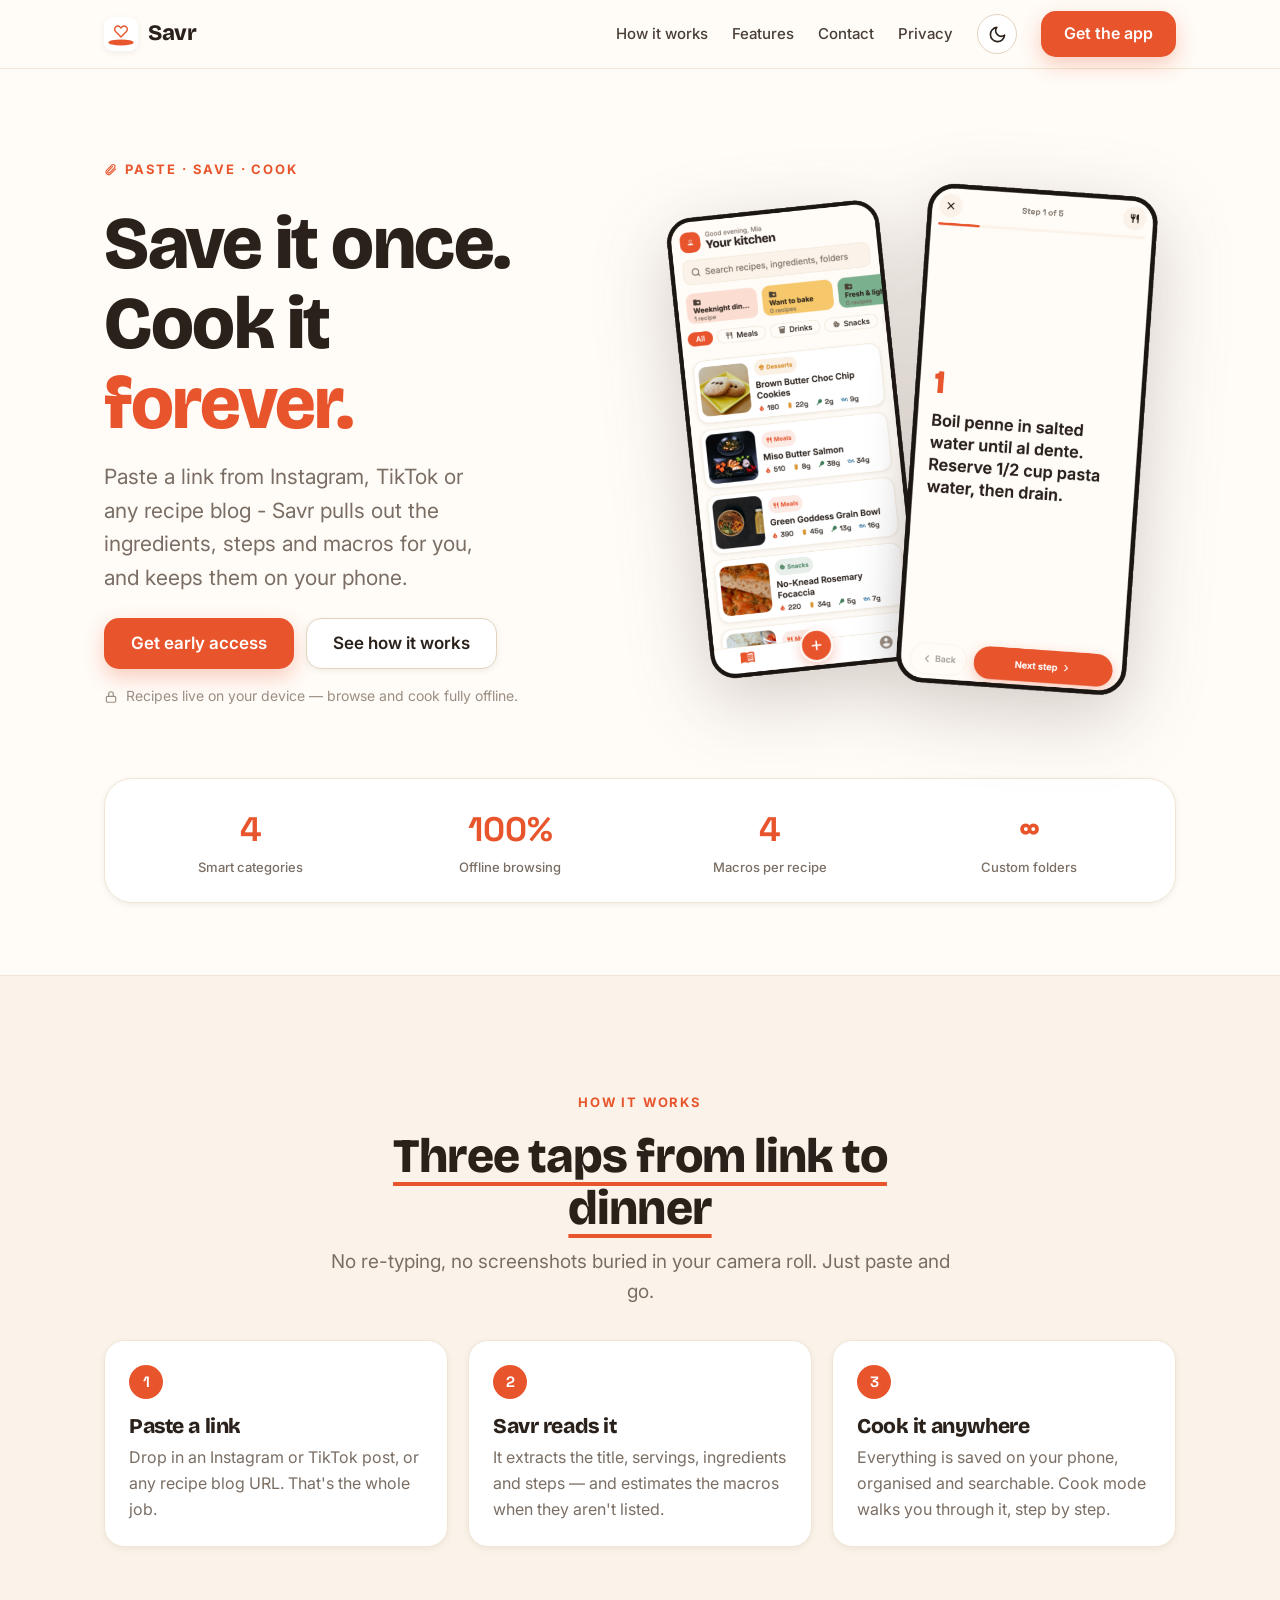
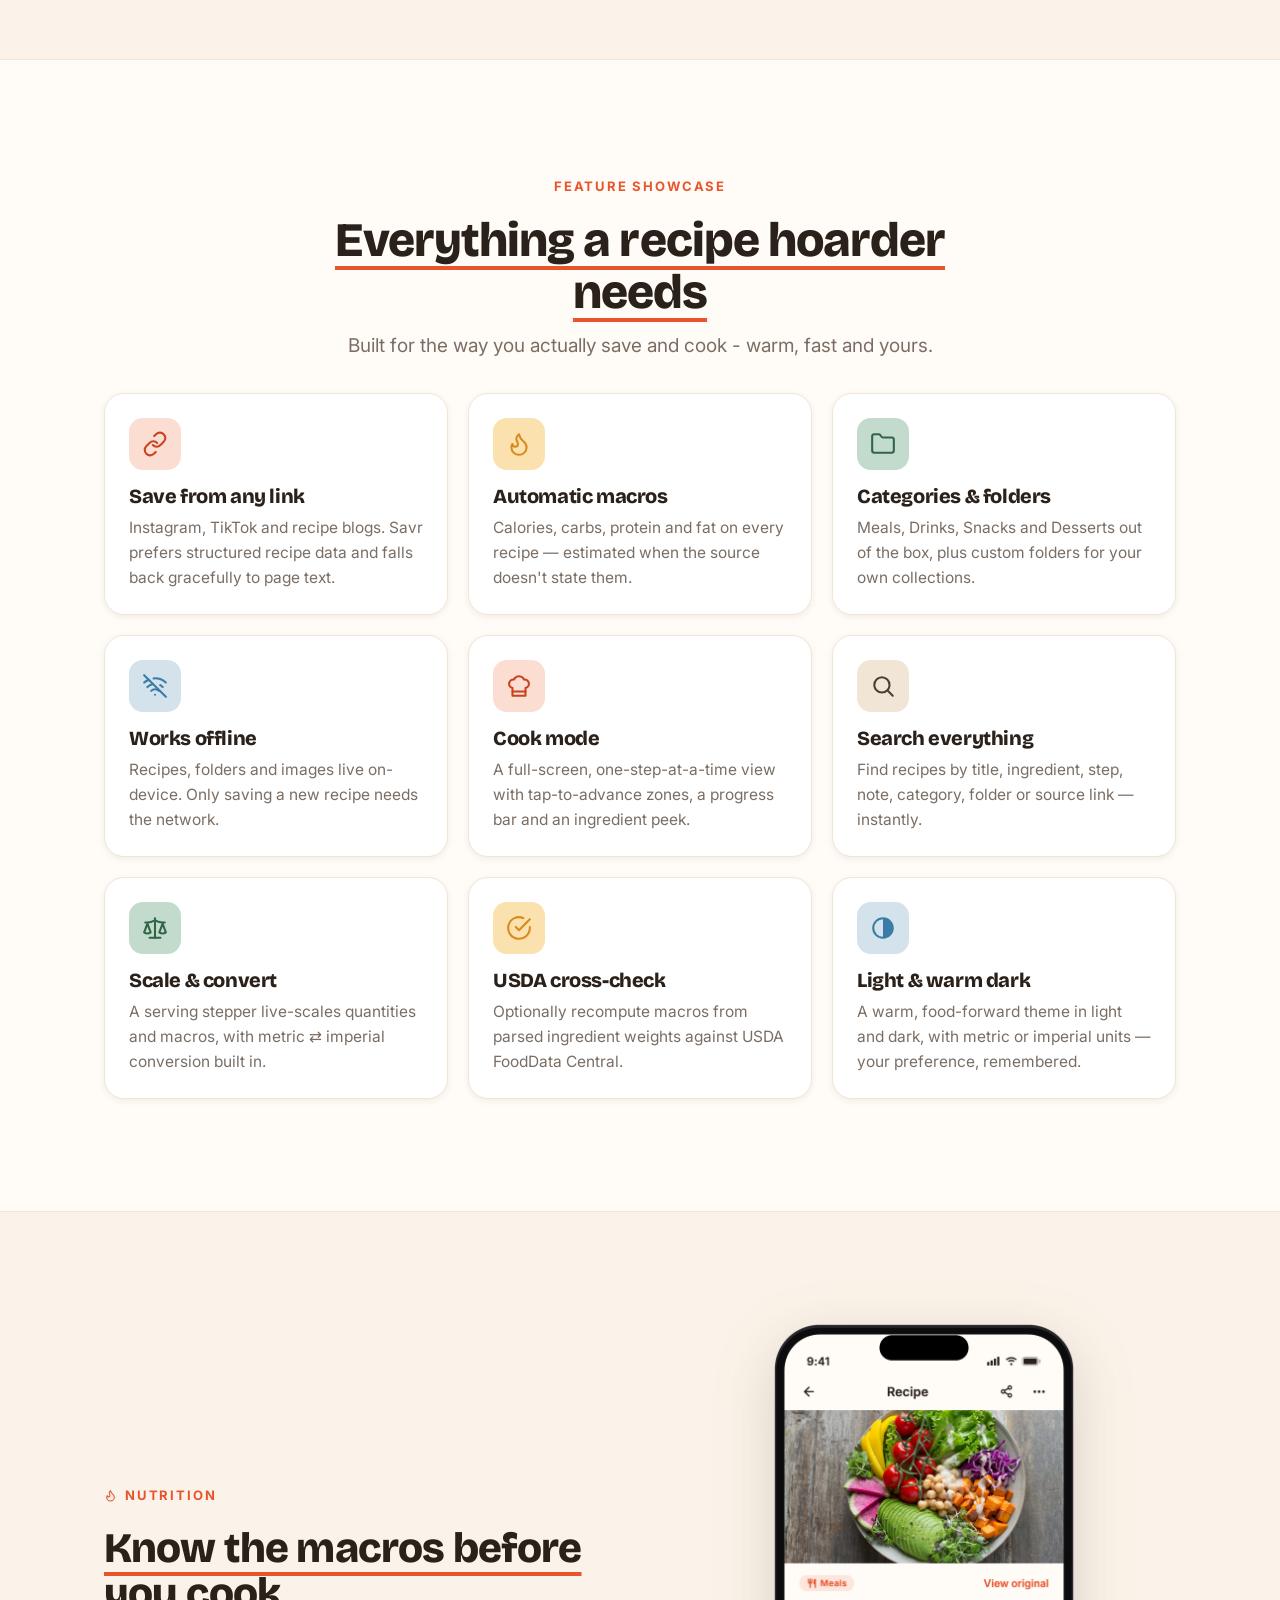
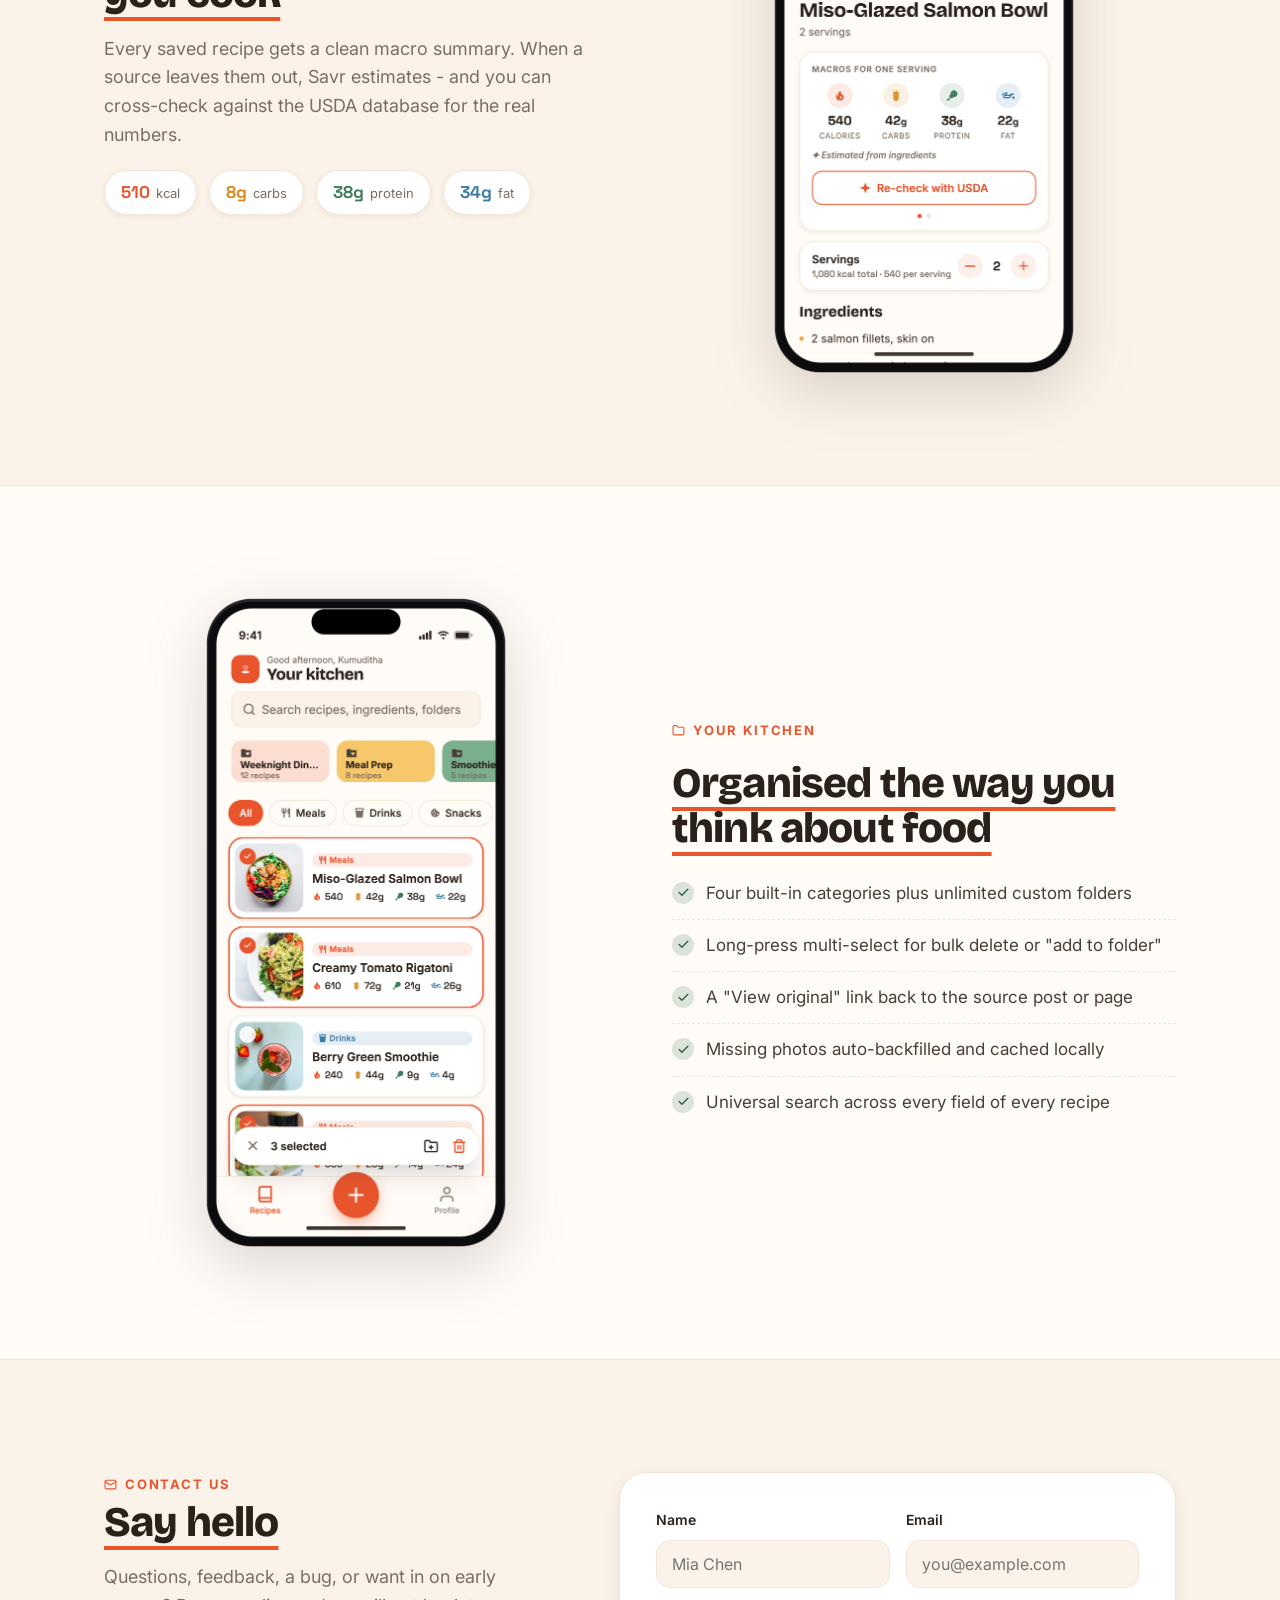
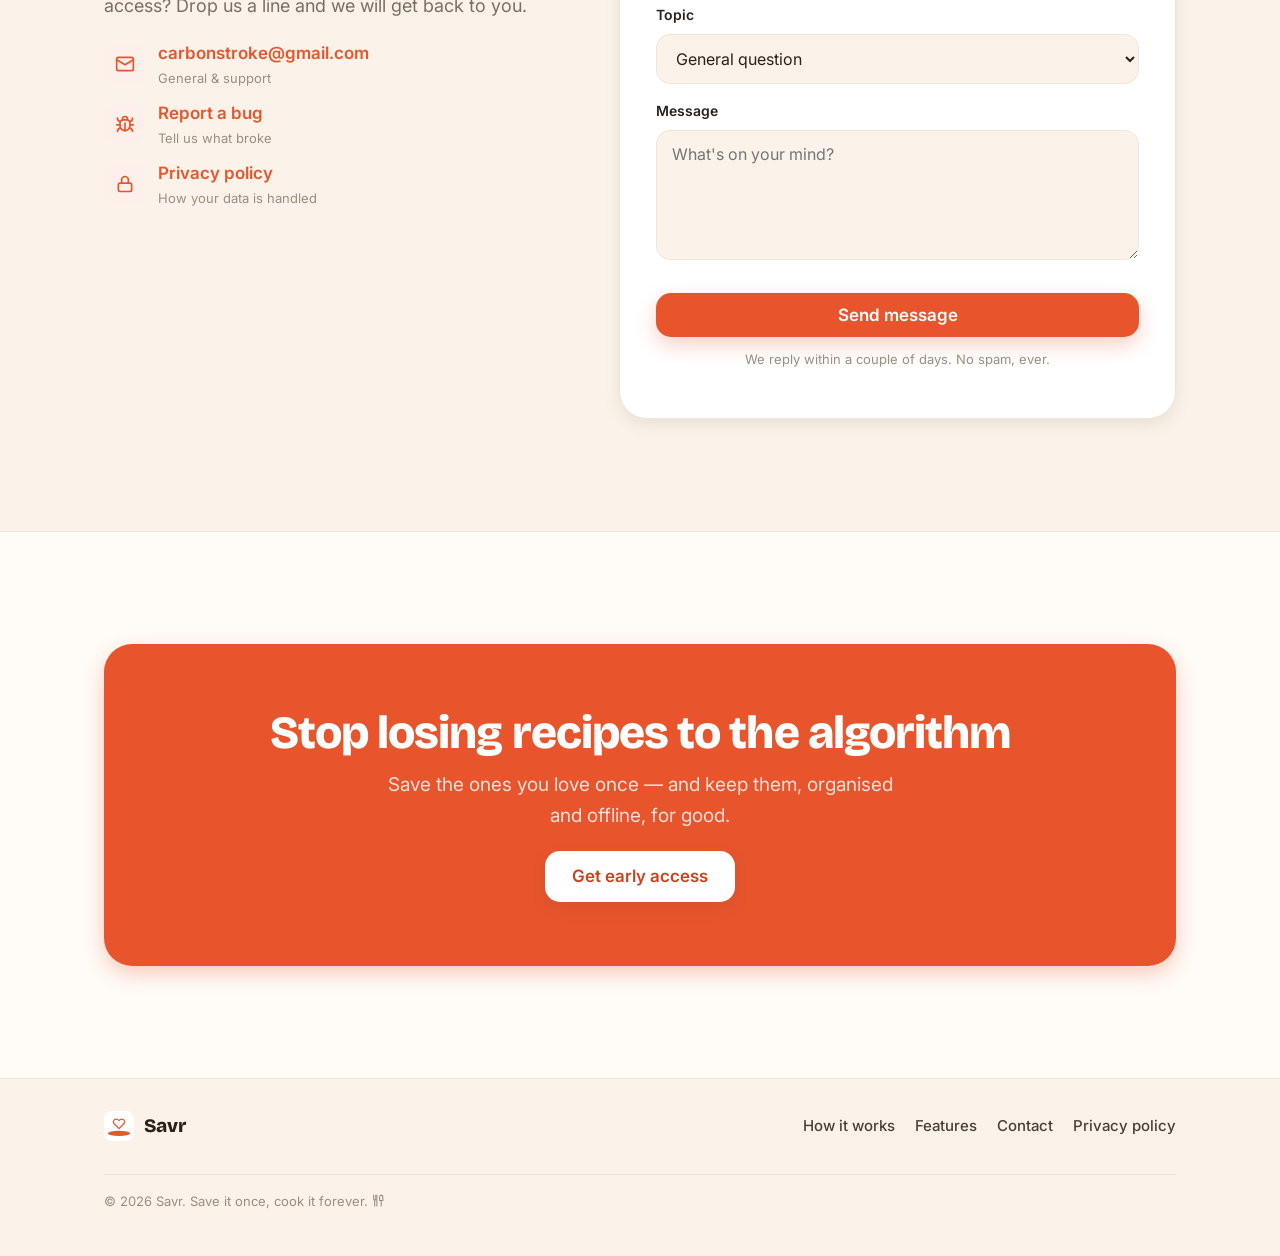
==== commit f090960b: "Refactor code structure for improved readability and maintainability" ====
--- a/index.html
+++ b/index.html
@@ -197,7 +197,7 @@
           </div>
         </div>
         <div class="media reveal">
-          <img src="assets/img/phone-device.png" alt="Savr recipe list showing per-recipe macros" />
+          <img src="assets/img/savr-macros.png" alt="Savr recipe list showing per-recipe macros" />
         </div>
       </div>
     </section>
@@ -206,7 +206,7 @@
     <section class="section">
       <div class="wrap spotlight-grid flip">
         <div class="media reveal">
-          <img src="assets/img/phone-device.png" alt="Savr home screen with folders and category filters" />
+          <img src="assets/img/savr-organize.png" alt="Savr home screen with folders and category filters" />
         </div>
         <div class="reveal">
           <span class="eyebrow"><svg class="i"><use href="#i-folder"></use></svg> Your kitchen</span>
--- a/assets/css/styles.css
+++ b/assets/css/styles.css
@@ -157,9 +157,14 @@
   letter-spacing: 0.14em;
   text-transform: uppercase;
   color: var(--brand);
-  background: var(--brand-subtle);
-  padding: 6px 14px;
-  border-radius: var(--r-pill);
+}
+
+/* Brand underline beneath each section's big heading */
+.eyebrow + h2 {
+  text-decoration: underline;
+  text-decoration-color: var(--brand);
+  text-decoration-thickness: 4px;
+  text-underline-offset: 10px;
 }
 
 .section { padding-block: clamp(56px, 9vw, 112px); }
@@ -195,7 +200,7 @@
   font-weight: 600;
   font-size: 16px;
   padding: 9px 22px;
-  border-radius: 5px;
+  border-radius: 15px;
   border: 1.5px solid transparent;
   cursor: pointer;
   transition: transform 0.15s ease, background 0.15s ease, box-shadow 0.15s ease;
